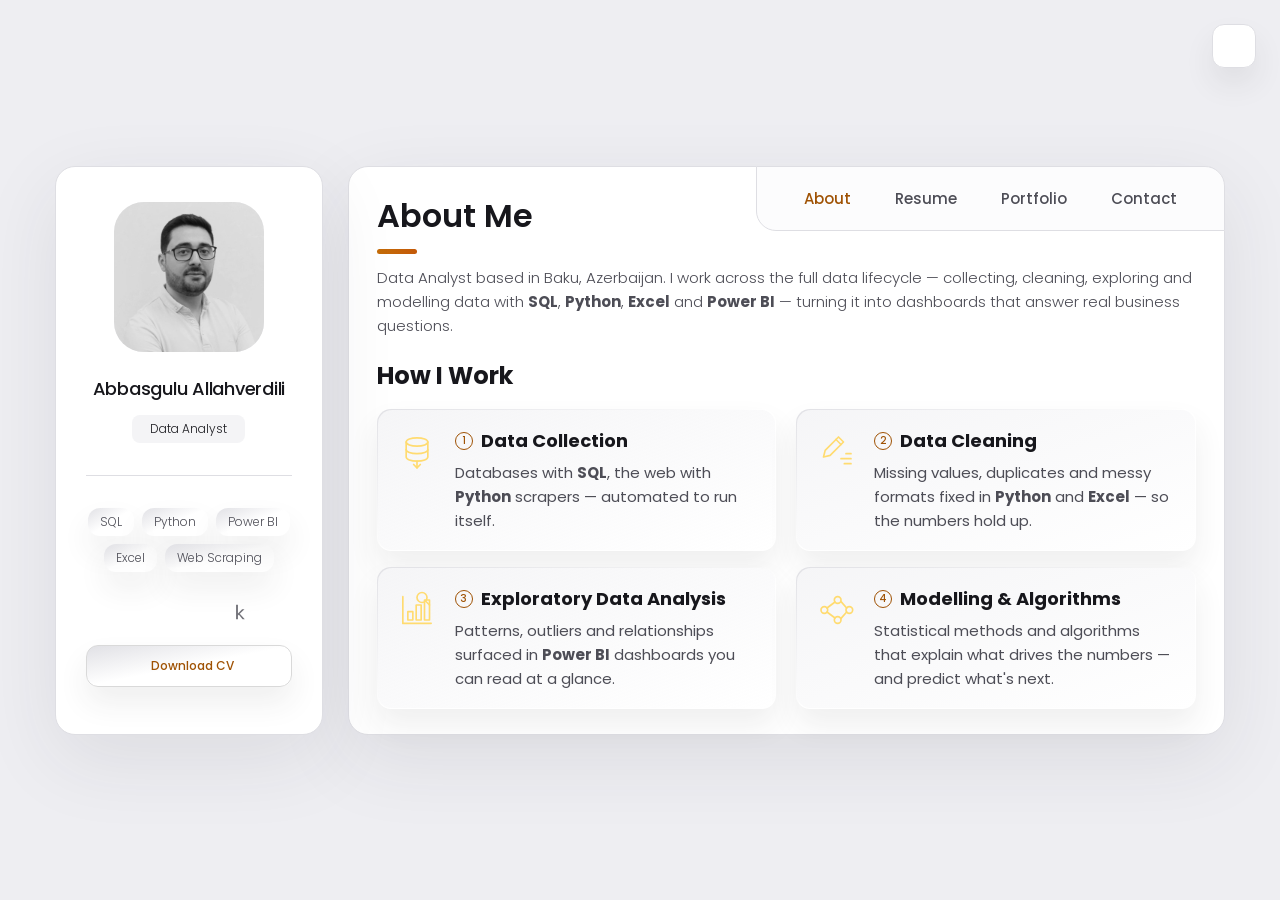
==== index.html @ de9ce17d "Credit Pre-Approval Engine project" ====
<!DOCTYPE html>
<html lang="en">

<head>
  <meta charset="UTF-8">
  <meta http-equiv="X-UA-Compatible" content="IE=edge">
  <meta name="viewport" content="width=device-width, initial-scale=1.0">
  <title>Abbasgulu Allahverdili — Data Analyst</title>

  <meta name="description" content="Abbasgulu Allahverdili — Data Analyst based in Baku, Azerbaijan. SQL, Python, Power BI. Building public datasets, scraping pipelines and dashboards.">
  <meta name="author" content="Abbasgulu Allahverdili">

  <meta property="og:type" content="website">
  <meta property="og:title" content="Abbasgulu Allahverdili — Data Analyst">
  <meta property="og:description" content="Data Analyst based in Baku. SQL, Python, Power BI. Public datasets, scraping pipelines and dashboards.">
  <meta property="og:url" content="https://abbasgulu.github.io/">
  <meta property="og:image" content="https://abbasgulu.github.io/assets/images/social-card.jpg">
  <meta property="og:image:width" content="1200">
  <meta property="og:image:height" content="630">
  <meta name="twitter:image" content="https://abbasgulu.github.io/assets/images/social-card.jpg">
  <meta name="twitter:card" content="summary_large_image">

  <link rel="canonical" href="https://abbasgulu.github.io/">

  <!--
    - favicon
  -->
  <link rel="shortcut icon" href="./assets/favicon_io/favicon.ico" type="image/x-icon">
  <link rel="apple-touch-icon" sizes="180x180" href="./assets/favicon_io/apple-touch-icon.png">
  <link rel="icon" type="image/png" sizes="32x32" href="./assets/favicon_io/favicon-32x32.png">
  <link rel="icon" type="image/png" sizes="16x16" href="./assets/favicon_io/favicon-16x16.png">

  <!--
    - custom css link
  -->
  <link rel="stylesheet" href="./assets/css/style.css">

  <!--
    - google font link
  -->
  <link rel="preconnect" href="https://fonts.googleapis.com">
  <link rel="preconnect" href="https://fonts.gstatic.com" crossorigin>
  <link href="https://fonts.googleapis.com/css2?family=Poppins:wght@300;400;500;600&display=swap" rel="stylesheet">

  <!--
    - theme init: runs before paint so there's no flash of the wrong theme.
    - saved choice wins; otherwise follow the OS setting.
  -->
  <script>
    (function () {
      try {
        var saved = localStorage.getItem('theme');
        var prefersLight = window.matchMedia('(prefers-color-scheme: light)').matches;
        var theme = saved || (prefersLight ? 'light' : 'dark');
        document.documentElement.setAttribute('data-theme', theme);
      } catch (e) {
        document.documentElement.setAttribute('data-theme', 'dark');
      }
    })();
  </script>
</head>

<body>

  <button class="theme-toggle" data-theme-toggle aria-label="Toggle light and dark theme" title="Toggle theme">
    <ion-icon name="sunny-outline" class="icon-sun"></ion-icon>
    <ion-icon name="moon-outline" class="icon-moon"></ion-icon>
  </button>

  <!--
    - #MAIN
  -->

  <main data-active-page="about">

    <!--
      - #SIDEBAR
    -->

    <aside class="sidebar" data-sidebar>

      <div class="sidebar-info">

        <figure class="avatar-box">
          <img src="./assets/images/my-avatar.jpg" alt="Abbasgulu Allahverdili" width="80">
        </figure>

        <div class="info-content">
          <h1 class="name" title="Abbasgulu Allahverdili">Abbasgulu Allahverdili</h1>

          <p class="title">Data Analyst</p>
        </div>

        <button class="info_more-btn" data-sidebar-btn>
          <span>Show Contacts</span>

          <ion-icon name="chevron-down"></ion-icon>
        </button>

      </div>

      <div class="sidebar-info_more">

        <div class="separator"></div>

        <ul class="sidebar-tags-list">

          <li><span class="sidebar-tag">SQL</span></li>
          <li><span class="sidebar-tag">Python</span></li>
          <li><span class="sidebar-tag">Power BI</span></li>
          <li><span class="sidebar-tag">Excel</span></li>
          <li><span class="sidebar-tag">Web Scraping</span></li>

        </ul>

        <div class="separator"></div>

        <ul class="social-list">

          <li class="social-item">
            <a href="https://www.linkedin.com/in/abbasallahverdili/" class="social-link" target="_blank" rel="noopener" title="LinkedIn">
              <ion-icon name="logo-linkedin"></ion-icon>
            </a>
          </li>

          <li class="social-item">
            <a href="https://github.com/abbasgulu" class="social-link" target="_blank" rel="noopener" title="GitHub">
              <ion-icon name="logo-github"></ion-icon>
            </a>
          </li>

          <li class="social-item">
            <a href="https://www.behance.net/abbasgulu" class="social-link" target="_blank" rel="noopener" title="Behance — graphic design">
              <ion-icon name="logo-behance"></ion-icon>
            </a>
          </li>

          <li class="social-item">
            <a href="https://www.kaggle.com/abbasgulu" class="social-link" target="_blank" rel="noopener" title="Kaggle">
              <svg class="social-svg" viewBox="0 0 32 32" xmlns="http://www.w3.org/2000/svg" aria-hidden="true" focusable="false">
                <path fill="currentColor" d="M20.93 28.5c-.06.13-.2.2-.42.2h-3.4c-.2 0-.37-.08-.5-.24l-6.1-7.77-1.7 1.63v6c0 .26-.13.38-.38.38H5.8c-.26 0-.38-.12-.38-.38V3.68c0-.25.12-.38.38-.38h2.62c.25 0 .38.13.38.38v14.9l6.98-7.06c.17-.17.35-.25.53-.25h3.5c.16 0 .27.07.32.22.05.15.03.27-.7.37l-7.4 7.16 8.2 9.14c.1.13.13.26.07.34z"/>
              </svg>
            </a>
          </li>

        </ul>

        <a href="./assets/doc/CV_Abbasgulu_Allahverdili_ENG.pdf" class="sidebar-cv-btn" download>
          <ion-icon name="download-outline"></ion-icon>
          <span>Download CV</span>
        </a>

      </div>

    </aside>


    <!--
      - #main-content
    -->

    <div class="main-content">

      <!--
        - #NAVBAR
      -->

      <nav class="navbar">

        <ul class="navbar-list">

          <li class="navbar-item">
            <button class="navbar-link  active" data-nav-link>About</button>
          </li>

          <li class="navbar-item">
            <button class="navbar-link" data-nav-link>Resume</button>
          </li>

          <li class="navbar-item">
            <button class="navbar-link" data-nav-link>Portfolio</button>
          </li>

          <li class="navbar-item">
            <button class="navbar-link" data-nav-link>Contact</button>
          </li>

        </ul>

      </nav>


      <!--
        - #ABOUT
      -->

      <article class="about  active" data-page="about">

        <header>
          <h2 class="h2 article-title">About me</h2>
        </header>

        <section class="about-text">
          <p>
            Data Analyst based in Baku, Azerbaijan. I work across the full data lifecycle — collecting, cleaning,
            exploring and modelling data with <strong>SQL</strong>, <strong>Python</strong>, <strong>Excel</strong> and
            <strong>Power BI</strong> — turning it into dashboards that answer real business questions.
          </p>
        </section>


        <!--
          - service
        -->

        <section class="service">

          <h3 class="h3 service-title">How I Work</h3>

          <ul class="service-list">

            <li class="service-item">

              <div class="service-icon-box">
                <img src="./assets/images/icon-collect.svg" alt="data collection icon" width="40">
              </div>

              <div class="service-content-box">
                <h4 class="h4 service-item-title"><span class="step-num">1</span>Data Collection</h4>

                <p class="service-item-text">
                  Databases with <strong>SQL</strong>, the web with <strong>Python</strong> scrapers — automated to run
                  itself.
                </p>
              </div>

            </li>

            <li class="service-item">

              <div class="service-icon-box">
                <img src="./assets/images/icon-clean.svg" alt="data cleaning icon" width="40">
              </div>

              <div class="service-content-box">
                <h4 class="h4 service-item-title"><span class="step-num">2</span>Data Cleaning</h4>

                <p class="service-item-text">
                  Missing values, duplicates and messy formats fixed in <strong>Python</strong> and
                  <strong>Excel</strong> — so the numbers hold up.
                </p>
              </div>

            </li>

            <li class="service-item">

              <div class="service-icon-box">
                <img src="./assets/images/icon-eda.svg" alt="exploratory analysis icon" width="40">
              </div>

              <div class="service-content-box">
                <h4 class="h4 service-item-title"><span class="step-num">3</span>Exploratory Data Analysis</h4>

                <p class="service-item-text">
                  Patterns, outliers and relationships surfaced in <strong>Power BI</strong> dashboards you can read at
                  a glance.
                </p>
              </div>

            </li>

            <li class="service-item">

              <div class="service-icon-box">
                <img src="./assets/images/icon-model.svg" alt="modelling icon" width="40">
              </div>

              <div class="service-content-box">
                <h4 class="h4 service-item-title"><span class="step-num">4</span>Modelling &amp; Algorithms</h4>

                <p class="service-item-text">
                  Statistical methods and algorithms that explain what drives the numbers — and predict what's next.
                </p>
              </div>

            </li>

          </ul>

        </section>

      </article>


      <!--
        - #RESUME
      -->

      <article class="resume" data-page="resume">

        <header>
          <h2 class="h2 article-title">Resume</h2>
        </header>

        <section class="timeline">

          <div class="title-wrapper">
            <div class="icon-box">
              <ion-icon name="book-outline"></ion-icon>
            </div>

            <h3 class="h3">Education</h3>
          </div>

          <ol class="timeline-list">

            <li class="timeline-item">

              <h4 class="h4 timeline-item-title">Yildiz Technical University</h4>

              <p class="timeline-org">BSc. Mathematical Engineering <span class="timeline-date">(2018 — 2022)</span></p>

              <p class="timeline-text">
                A degree built on statistics, linear algebra, numerical methods and programming. It's where I learned to
                turn a vague problem into a model, and a model into an answer someone can act on.
              </p>

            </li>

          </ol>

        </section>

        <section class="timeline">

          <div class="title-wrapper">
            <div class="icon-box">
              <ion-icon name="briefcase-outline"></ion-icon>
            </div>

            <h3 class="h3">Experience</h3>
          </div>

          <ol class="timeline-list">

            <li class="timeline-item">

              <h4 class="h4 timeline-item-title">Business Analyst (Intern)</h4>

              <p class="timeline-org">Bir Ecosystem — Baku, Azerbaijan <span class="timeline-date">(08/2026 — Present)</span></p>

              <p class="timeline-text">
                Collecting and analysing data to surface customer needs, business trends and KPIs, and supporting the
                reports and presentations that go to senior management. Also involved in requirements gathering, process
                mapping and workflow analysis for new projects.
              </p>

            </li>

            <li class="timeline-item">

              <h4 class="h4 timeline-item-title">Teaching Assistant (Intern)</h4>

              <p class="timeline-org">Israel Azerbaijan Training Center <span class="timeline-date">(02/2023 — 05/2023)</span></p>

              <p class="timeline-text">
                Supported the instructor on a data analytics course: walked students through Python, SQL and statistics
                in the lab, reviewed their analyses, and broke down the concepts they got stuck on.
              </p>

            </li>

            <li class="timeline-item">

              <h4 class="h4 timeline-item-title">Data Analyst (Intern)</h4>

              <p class="timeline-org">International Training &amp; Project Center <span class="timeline-date">(09/2021 — 03/2022)</span></p>

              <p class="timeline-text">
                Cleaned and analysed large datasets using statistical techniques, identified trends to generate
                actionable insights, and designed reports and visualisations for stakeholders.
              </p>

            </li>

          </ol>

        </section>

        <section class="timeline">

          <div class="title-wrapper">
            <div class="icon-box">
              <ion-icon name="ribbon-outline"></ion-icon>
            </div>

            <h3 class="h3">Certifications &amp; Awards</h3>
          </div>

          <ol class="timeline-list">

            <li class="timeline-item">

              <h4 class="h4 timeline-item-title">Data Analyst Professional Certificate</h4>

              <p class="timeline-org">IBM <span class="timeline-date">(07/2026)</span></p>

              <span><a href="./assets/doc/IBM-Data-Analyst-Professional-Certificate.jpg" target="_blank" rel="noopener" class="credential-link">Show credential</a></span>

            </li>

            <li class="timeline-item">

              <h4 class="h4 timeline-item-title">Data Analytics</h4>

              <p class="timeline-org">Handex <span class="timeline-date">(07/2026)</span></p>

              <span><a href="./assets/doc/Handex-Data-Analytics-Diploma.jpg" target="_blank" rel="noopener" class="credential-link">Show credential</a></span>

            </li>

            <li class="timeline-item">

              <h4 class="h4 timeline-item-title">Data Science with Python</h4>

              <p class="timeline-org">Data SoCool <span class="timeline-date">(05/2024)</span></p>

              <span><a href="./assets/doc/Data-Science-with-Python-DataSoCool.jpg" target="_blank" rel="noopener" class="credential-link">Show credential</a></span>

            </li>

            <li class="timeline-item">

              <h4 class="h4 timeline-item-title">Programming Essentials in Python (PCAP)</h4>

              <p class="timeline-org">Cisco Networking Academy · OpenEDG Python Institute <span class="timeline-date">(03/2023)</span></p>

              <span><a href="./assets/doc/PCAP-Programming-Essentials-in-Python.pdf" target="_blank" rel="noopener" class="credential-link">Show credential</a></span>

            </li>

            <li class="timeline-item">

              <h4 class="h4 timeline-item-title">
                Investigation of Brain Tumor Segmentation Using U-Net Architecture
              </h4>

              <p class="timeline-org">TÜBİTAK · 2209-A Research Projects Programme <span class="timeline-date">(11/2022 — 11/2024)</span></p>

              <span><a href="./assets/doc/TUBITAK-2209A-Brain-Tumor-Segmentation.png" target="_blank" rel="noopener" class="credential-link">Show credential</a></span>

            </li>

          </ol>

        </section>

        <section class="skill">

          <div class="skills-columns">

            <div class="skills-col">
              <h3 class="h3 skills-title">Skills</h3>
              <ul class="skills-detail-list">
                <li class="skills-detail-item">
                  <span class="skills-detail-name">Python</span>
                  <span class="skills-detail-note">pandas, requests, BeautifulSoup</span>
                </li>
                <li class="skills-detail-item">
                  <span class="skills-detail-name">SQL</span>
                  <span class="skills-detail-note">joins, aggregation, window functions</span>
                </li>
                <li class="skills-detail-item">
                  <span class="skills-detail-name">Power BI</span>
                  <span class="skills-detail-note">DAX, data modelling, dashboards</span>
                </li>
                <li class="skills-detail-item">
                  <span class="skills-detail-name">Excel</span>
                  <span class="skills-detail-note">pivot tables, lookups, reporting</span>
                </li>
                <li class="skills-detail-item">
                  <span class="skills-detail-name">Web Scraping</span>
                  <span class="skills-detail-note">automated collection pipelines</span>
                </li>
                <li class="skills-detail-item">
                  <span class="skills-detail-name">Git</span>
                  <span class="skills-detail-note">version control</span>
                </li>
              </ul>
            </div>

            <div class="skills-col">
              <h3 class="h3 skills-title">Languages</h3>
              <ul class="language-list">
                <li class="language-item">
                  <span class="language-name">Azerbaijani</span>
                  <span class="language-level">Native</span>
                </li>
                <li class="language-item">
                  <span class="language-name">Turkish</span>
                  <span class="language-level">C1</span>
                </li>
                <li class="language-item">
                  <span class="language-name">English</span>
                  <span class="language-level">B2</span>
                </li>
              </ul>

              <a href="./assets/doc/CV_Abbasgulu_Allahverdili_ENG.pdf" class="resume-cv-btn" download>
                <ion-icon name="download-outline"></ion-icon>
                <span>Download full CV (PDF)</span>
              </a>
            </div>

          </div>

        </section>

      </article>


      <!--
        - #PORTFOLIO
      -->

      <article class="portfolio" data-page="portfolio">

        <header>
          <h2 class="h2 article-title">Portfolio</h2>
        </header>

        <section class="about-text">
          <p>
            Projects I've built — data collection, analysis and dashboards.
          </p>
        </section>

        <ul class="case-list">

          <li class="case-item">

            <figure class="case-img" style="background: linear-gradient(#0e1420, #090d15);">
              <img src="./assets/images/projects/credit-preapproval.jpg" alt="Credit Pre-Approval Engine — Oracle SQL, LightGBM and Tableau" loading="lazy">
              <button class="case-img-zoom" type="button" data-lightbox="./assets/images/projects/full/credit-preapproval-full.jpg" data-lightbox-caption="Credit Pre-Approval Engine — all four Tableau dashboard pages">
                <ion-icon name="expand-outline"></ion-icon>
                <span>View full size</span>
              </button>
            </figure>

            <div class="case-body">

              <h3 class="h3 case-title">Credit Pre-Approval Engine</h3>
              <p class="case-subline">Oracle SQL, LightGBM &amp; Tableau — End to End</p>

              <ul class="case-tags">
                <li><span class="case-tag">Oracle SQL</span></li>
                <li><span class="case-tag">Python</span></li>
                <li><span class="case-tag">LightGBM</span></li>
                <li><span class="case-tag">SHAP</span></li>
                <li><span class="case-tag">Tableau</span></li>
              </ul>

              <p class="case-text">
                How a lender decides a loan application — yes or no, how much, and why — built end to end on public
                Home Credit data. <strong>58.5M raw rows</strong> are loaded into Oracle and summarised into an
                88-column feature table, a <strong>calibrated LightGBM</strong> model estimates the probability of
                default, and a decision engine approves with a limit or declines with reasons. Every rule lives in a
                table, not in code, and the whole pipeline runs with <strong>one command</strong>, checked by 36
                data-quality and 12 decision checks.
              </p>

              <p class="case-subtitle">What the analysis showed</p>

              <ul class="case-findings">
                <li>
                  Declining a third of applicants avoided <strong>61.8% of all repayment trouble</strong>: 4.7% of
                  approved clients had trouble, against 14.5% of declined ones.
                </li>
                <li>
                  LightGBM beat a classic scorecard on clients never used for any choice: <strong>Gini 0.572 vs
                  0.504</strong>, with the calibrated average PD within 0.1 pp of the actual default rate.
                </li>
                <li>
                  The debt rule (5 × income) protects affordability, not risk — clients it declines alone have about
                  the same trouble rate as approved ones (5.1% vs 4.7%).
                </li>
                <li>
                  Every risk decline names the <strong>three facts that raised the risk most</strong> (SHAP); the
                  external credit score is among them in 87% of cases.
                </li>
              </ul>

              <div class="case-links">
                <a href="https://github.com/abbasgulu/credit-preapproval-engine" target="_blank" rel="noopener" class="case-link">
                  <ion-icon name="logo-github"></ion-icon>
                  <span>GitHub repo</span>
                </a>
                <a href="https://public.tableau.com/app/profile/abbasgulu.allahverdili/viz/CreditPre-ApprovalEngine/1-Ataglance" target="_blank" rel="noopener" class="case-link">
                  <ion-icon name="bar-chart-outline"></ion-icon>
                  <span>Tableau dashboard</span>
                </a>
              </div>

            </div>

          </li>

          <li class="case-item">

            <figure class="case-img" style="background: #102238;">
              <img src="./assets/images/projects/hr-analytics.jpg" alt="HR Workforce Analytics — Oracle SQL and Python" loading="lazy">
              <button class="case-img-zoom" type="button" data-lightbox="./assets/images/projects/full/hr-analytics-full.jpg" data-lightbox-caption="HR Workforce Analytics — Oracle SQL & Python">
                <ion-icon name="expand-outline"></ion-icon>
                <span>View full size</span>
              </button>
            </figure>

            <div class="case-body">

              <h3 class="h3 case-title">HR Workforce Analytics</h3>
              <p class="case-subline">Oracle SQL &amp; Python — End to End</p>

              <ul class="case-tags">
                <li><span class="case-tag">Oracle 18c</span></li>
                <li><span class="case-tag">SQL</span></li>
                <li><span class="case-tag">Python</span></li>
                <li><span class="case-tag">Data Engineering</span></li>
              </ul>

              <p class="case-text">
                A synthetic <strong>10,000-employee organisation</strong> built in Oracle, then analysed end to end.
                The heavy computation — window functions, hierarchical <strong>CONNECT BY</strong> queries, percentiles —
                runs <strong>in the database</strong>; Python handles interpretation. Every query lives in <code>sql/</code>
                as a reviewable file, not a string in a notebook.
              </p>

              <p class="case-subtitle">What the analysis showed</p>

              <ul class="case-findings">
                <li>
                  Promotions are driven by <strong>opportunity, not just performance</strong> — one department promotes
                  14.5% of staff simply because it has 6.6 juniors per senior seat.
                </li>
                <li>
                  A fixed 24-month observation window flips which hiring cohorts look "under-promoted" — the framing
                  changes the finding.
                </li>
                <li>
                  Rewrote one hierarchy query from a correlated subquery to a pre-aggregated CTE:
                  <strong>85.6s → 0.06s, ~1,400× faster</strong>, same result.
                </li>
              </ul>

              <div class="case-links">
                <a href="https://github.com/abbasgulu/hr-workforce-analytics" target="_blank" rel="noopener" class="case-link">
                  <ion-icon name="logo-github"></ion-icon>
                  <span>GitHub repo</span>
                </a>
                <a href="https://github.com/abbasgulu/hr-workforce-analytics/blob/main/notebooks/01_analysis.ipynb" target="_blank" rel="noopener" class="case-link">
                  <ion-icon name="document-text-outline"></ion-icon>
                  <span>Analysis notebook</span>
                </a>
              </div>

            </div>

          </li>

          <li class="case-item">

            <figure class="case-img" style="background: #10141c;">
              <img src="./assets/images/projects/boston-crime.jpg" alt="Crimes in Boston — exploratory analysis and severity prediction" loading="lazy">
              <button class="case-img-zoom" type="button" data-lightbox="./assets/images/projects/full/boston-crime-full.jpg" data-lightbox-caption="Crimes in Boston — EDA & severity prediction">
                <ion-icon name="expand-outline"></ion-icon>
                <span>View full size</span>
              </button>
            </figure>

            <div class="case-body">

              <h3 class="h3 case-title">Crimes in Boston</h3>
              <p class="case-subline">EDA &amp; Severity Prediction</p>

              <ul class="case-tags">
                <li><span class="case-tag">Python</span></li>
                <li><span class="case-tag">pandas</span></li>
                <li><span class="case-tag">scikit-learn</span></li>
                <li><span class="case-tag">Folium</span></li>
              </ul>

              <p class="case-text">
                An end-to-end look at <strong>~319,000 Boston crime records</strong> (2015–2018): what happens, when, and
                where — then a <strong>Random Forest</strong> testing whether time and place alone can predict how serious
                an incident is. The hard part wasn't the model; it was Latin-1 encoding, partial years and invalid
                coordinates.
              </p>

              <p class="case-subtitle">What the data showed</p>

              <ul class="case-findings">
                <li>
                  Most "crime" isn't violent — top calls are vehicle response, medical aid and investigations.
                  Serious offenses are only <strong>~19%</strong> of the data.
                </li>
                <li>
                  Crime has a rhythm: it peaks on <strong>summer evenings (4–6pm)</strong> and stays active through
                  weekend nights.
                </li>
                <li>
                  Violence concentrates — shootings are 0.32% of incidents, but <strong>74% hit just 3 districts</strong>,
                  overwhelmingly late at night.
                </li>
                <li>
                  Using only time and place (no offense type, to avoid leakage), the model reached
                  <strong>ROC-AUC 0.60</strong> — a modest but real signal.
                </li>
              </ul>

              <div class="case-links">
                <a href="https://www.kaggle.com/datasets/AnalyzeBoston/crimes-in-boston" target="_blank" rel="noopener" class="case-link">
                  <ion-icon name="server-outline"></ion-icon>
                  <span>Dataset</span>
                </a>
                <a href="https://www.kaggle.com/code/abbasgulu/boston-crime-eda-severity-prediction" target="_blank" rel="noopener" class="case-link">
                  <ion-icon name="document-text-outline"></ion-icon>
                  <span>Kaggle notebook</span>
                </a>
              </div>

            </div>

          </li>

          <li class="case-item">

            <figure class="case-img" style="background: #274f3a;">
              <img src="./assets/images/projects/churn-dashboard.jpg" alt="Credit Card Churn Analysis — Power BI dashboard" loading="lazy">
              <button class="case-img-zoom" type="button" data-lightbox="./assets/images/projects/full/churn-dashboard-full.jpg" data-lightbox-caption="Credit Card Churn Analysis — Power BI dashboard">
                <ion-icon name="expand-outline"></ion-icon>
                <span>View full size</span>
              </button>
            </figure>

            <div class="case-body">

              <h3 class="h3 case-title">Credit Card Churn</h3>
              <p class="case-subline">Interactive Power BI Dashboard</p>

              <ul class="case-tags">
                <li><span class="case-tag">Power BI</span></li>
                <li><span class="case-tag">Power Query</span></li>
                <li><span class="case-tag">DAX</span></li>
                <li><span class="case-tag">Slicers</span></li>
              </ul>

              <p class="case-text">
                A dashboard exploring why credit card customers leave — and where retention effort pays off.
                <strong>Power Query</strong> for cleaning, <strong>DAX</strong> for the measures, and slicers that filter
                the whole report by gender, card, and income. <strong>10,127 customers</strong> analysed.
              </p>

              <p class="case-subtitle">What the data showed</p>

              <ul class="case-findings">
                <li>
                  Overall churn is <strong>16.07%</strong> — but customers <strong>inactive for 3 months</strong> churn
                  the most, an early-warning signal worth acting on.
                </li>
                <li>
                  <strong>Low-income</strong> customers (under $40K) churn hardest, and churn drops sharply as people
                  hold more products — cross-selling is a retention lever.
                </li>
                <li>The <strong>46–55</strong> age group carries the highest churn count.</li>
              </ul>

              <div class="case-links">
                <a href="https://www.kaggle.com/datasets/sakshigoyal7/credit-card-customers" target="_blank" rel="noopener" class="case-link">
                  <ion-icon name="server-outline"></ion-icon>
                  <span>Dataset</span>
                </a>
                <a href="https://drive.google.com/file/d/16fnfcs-xMDs2xJmWliApIJk1eDy3ct5c/view" target="_blank" rel="noopener" class="case-link">
                  <ion-icon name="folder-open-outline"></ion-icon>
                  <span>Project file</span>
                </a>
              </div>

            </div>

          </li>

          <li class="case-item">

            <figure class="case-img" style="background: #0d2233;">
              <img src="./assets/images/projects/oxu-dataset.jpg" alt="Oxu.az News Dataset — 52,946 Azerbaijani news articles" loading="lazy">
              <button class="case-img-zoom" type="button" data-lightbox="./assets/images/projects/full/oxu-dataset-full.jpg" data-lightbox-caption="Oxu.az News Dataset — 52,946 Azerbaijani news articles">
                <ion-icon name="expand-outline"></ion-icon>
                <span>View full size</span>
              </button>
            </figure>

            <div class="case-body">

              <h3 class="h3 case-title">Oxu.az</h3>
              <p class="case-subline">News Dataset — 52,946 articles</p>

              <ul class="case-tags">
                <li><span class="case-tag">Python</span></li>
                <li><span class="case-tag">Web scraping</span></li>
                <li><span class="case-tag">EDA</span></li>
                <li><span class="case-tag">Kaggle</span></li>
              </ul>

              <p class="case-text">
                Local-language datasets are scarce, so I built one. A Python pipeline walks the archives of 13
                categories and collects the title, date, author and reader reactions for every article published since
                2013 — <strong>52,946 articles</strong> in total.
              </p>

              <p class="case-subtitle">What the analysis showed</p>

              <ul class="case-findings">
                <li>
                  <strong>Sports</strong> is the most written-about category (5,812 articles), but
                  <strong>Society</strong> is the most read — editorial focus and audience interest don't line up.
                </li>
                <li>
                  In culture, tourism, ICT and show business the <strong>median article gets zero likes</strong>. Sports
                  and politics run about three likes per dislike. People read the quiet categories; they just don't
                  press the button.
                </li>
                <li>
                  Short titles (1–4 words) hold a slight engagement edge — smaller than the folklore suggests.
                </li>
              </ul>

              <div class="case-links">
                <a href="https://www.kaggle.com/datasets/abbasgulu/oxu-az-news-dataset-52k-azerbaijani-articles" target="_blank" rel="noopener" class="case-link">
                  <ion-icon name="server-outline"></ion-icon>
                  <span>Dataset on Kaggle</span>
                </a>
                <a href="https://www.kaggle.com/code/abbasgulu/oxu-az-news-dataset-comprehensive-eda-insights" target="_blank" rel="noopener" class="case-link">
                  <ion-icon name="document-text-outline"></ion-icon>
                  <span>EDA notebook</span>
                </a>
              </div>

            </div>

          </li>

          <li class="case-item">

            <figure class="case-img" style="background: #f4f8f1;">
              <img src="./assets/images/projects/superstore-dashboard.jpg" alt="Global Superstore interactive Excel dashboard" loading="lazy">
              <button class="case-img-zoom" type="button" data-lightbox="./assets/images/projects/full/superstore-dashboard-full.jpg" data-lightbox-caption="Global Superstore — interactive Excel dashboard">
                <ion-icon name="expand-outline"></ion-icon>
                <span>View full size</span>
              </button>
            </figure>

            <div class="case-body">

              <h3 class="h3 case-title">Global Superstore</h3>
              <p class="case-subline">Interactive Excel Dashboard</p>

              <ul class="case-tags">
                <li><span class="case-tag">Excel</span></li>
                <li><span class="case-tag">Power Query</span></li>
                <li><span class="case-tag">Power Pivot</span></li>
                <li><span class="case-tag">DAX</span></li>
              </ul>

              <p class="case-text">
                A fully interactive dashboard on the Global Superstore dataset: <strong>Power Query</strong> for
                cleaning and transformation, <strong>Power Pivot and DAX</strong> for the model and measures,
                PivotCharts and slicers for the front end.
              </p>

              <p class="case-subtitle">What the data showed</p>

              <ul class="case-findings">
                <li><strong>Central</strong> leads on sales at $2.8M; <strong>North Asia</strong> has the best margin at 20%.</li>
                <li>
                  <strong>Technology</strong> drives profit even though Office Supplies moves more units — volume and
                  profit are not the same story.
                </li>
                <li><strong>Southeast Asia</strong> sits at a 2% margin. That's the number worth a meeting.</li>
              </ul>

              <div class="case-links">
                <a href="https://drive.google.com/drive/folders/1mOYiG1x8KqvLzyzbpG8NuErweJaxynJV" target="_blank" rel="noopener" class="case-link">
                  <ion-icon name="folder-open-outline"></ion-icon>
                  <span>Project file</span>
                </a>
                <a href="https://www.kaggle.com/datasets/apoorvaappz/global-super-store-dataset" target="_blank" rel="noopener" class="case-link">
                  <ion-icon name="server-outline"></ion-icon>
                  <span>Dataset</span>
                </a>
              </div>

            </div>

          </li>

        </ul>

      </article>


      <!--
        - #CONTACT
      -->

      <article class="contact" data-page="contact">

        <header>
          <h2 class="h2 article-title">Contact</h2>
        </header>

        <section class="about-text">
          <p class="contact-lead">Every dataset has a story. Tell me yours.</p>
        </section>

        <ul class="contact-icons">

          <li>
            <a href="mailto:abbasqulu.allahverdili@gmail.com" class="contact-icon" title="abbasqulu.allahverdili@gmail.com" aria-label="Email me">
              <ion-icon name="mail-outline"></ion-icon>
            </a>
          </li>

          <li>
            <a href="https://www.linkedin.com/in/abbasallahverdili/" target="_blank" rel="noopener" class="contact-icon" title="LinkedIn" aria-label="LinkedIn profile">
              <ion-icon name="logo-linkedin"></ion-icon>
            </a>
          </li>

        </ul>

        <section class="contact-form">

          <h3 class="h3 form-title">Contact Form</h3>

          <form action="https://formspree.io/f/mjgnyodk" method="POST" class="form" data-form>

            <!-- Formspree: label the email and stop bots -->
            <input type="hidden" name="_subject" value="New message from abbasgulu.github.io">
            <input type="text" name="_gotcha" style="display:none" tabindex="-1" autocomplete="off">

            <div class="input-wrapper">
              <input type="text" name="name" class="form-input" placeholder="Full name" required data-form-input>

              <input type="email" name="email" class="form-input" placeholder="Email address" required data-form-input>
            </div>

            <textarea name="message" class="form-input" placeholder="Your Message" required data-form-input></textarea>

            <button class="form-btn" type="submit" disabled data-form-btn>
              <ion-icon name="paper-plane"></ion-icon>
              <span>Send Message</span>
            </button>

          </form>

        </section>

      </article>

    </div>

  </main>

  <!--
    - #LIGHTBOX
  -->
  <div class="lightbox" data-lightbox-modal hidden>
    <button class="lightbox-close" type="button" data-lightbox-close aria-label="Close">
      <ion-icon name="close-outline"></ion-icon>
    </button>
    <figure class="lightbox-figure">
      <img src="" alt="" data-lightbox-img>
      <figcaption data-lightbox-cap></figcaption>
    </figure>
  </div>


  <!--
    - custom js link
  -->
  <script src="./assets/js/script.js"></script>

  <!--
    - ionicon link
  -->
  <script type="module" src="https://unpkg.com/ionicons@5.5.2/dist/ionicons/ionicons.esm.js"></script>
  <script nomodule src="https://unpkg.com/ionicons@5.5.2/dist/ionicons/ionicons.js"></script>

</body>

</html>
---- assets/css/style.css ----
/*-----------------------------------*\
  #style.css
\*-----------------------------------*/


/**
 * copyright 2022 @codewithsadee
 */





/*-----------------------------------*\
  #CUSTOM PROPERTY
\*-----------------------------------*/

:root {

  /**
   * colors
   */

  /* gradient */

  --bg-gradient-onyx: linear-gradient(
    to bottom right,
    hsl(240, 3%, 22%) 3%,
    hsl(240, 3%, 16%) 97%
  );
  --bg-gradient-jet: linear-gradient(
    to bottom right,
    hsla(240, 3%, 18%, 0.251) 0%,
    hsla(240, 3%, 11%, 0) 100%
  ), hsl(240, 3%, 13%);
  --bg-gradient-yellow-1: linear-gradient(
    to bottom right,
    hsl(38, 95%, 62%) 0%,
    hsla(32, 95%, 58%, 0) 50%
  );
  --bg-gradient-yellow-2: linear-gradient(
    135deg,
    hsla(38, 95%, 62%, 0.251) 0%,
    hsla(32, 95%, 58%, 0) 59.86%
  ), hsl(240, 3%, 13%);
  --border-gradient-onyx: linear-gradient(
    to bottom right,
    hsl(240, 3%, 25%) 0%,
    hsla(240, 3%, 25%, 0) 50%
  );
  --text-gradient-yellow: linear-gradient(
    to right,
    hsl(38, 95%, 64%),
    hsl(30, 95%, 60%)
  );

  /* solid */

  --jet: hsl(240, 3%, 22%);
  --onyx: hsl(240, 3%, 16%);
  --eerie-black-1: hsl(240, 3%, 13%);
  --eerie-black-2: hsl(240, 3%, 12%);
  --smoky-black: hsl(240, 4%, 7%);
  --white-1: hsl(0, 0%, 100%);
  --white-2: hsl(0, 0%, 97%);
  --orange-yellow-crayola: hsl(38, 95%, 64%);
  --vegas-gold: hsl(38, 55%, 55%);
  --light-gray: hsl(240, 5%, 83%);
  --light-gray-70: hsla(240, 5%, 83%, 0.7);
  --bittersweet-shimmer: hsl(0, 43%, 51%);
  --navbar-bg: hsla(240, 3%, 17%, 0.75);
  --scrollbar-thumb: hsla(0, 0%, 100%, 0.1);
  --scrollbar-thumb-hover: hsla(0, 0%, 100%, 0.15);

  /**
   * typography
   */

  /* font-family */
  --ff-poppins: 'Poppins', sans-serif;

  /* font-size */
  --fs-1: 24px;
  --fs-2: 18px;
  --fs-3: 17px;
  --fs-4: 16px;
  --fs-5: 15px;
  --fs-6: 14px;
  --fs-7: 13px;
  --fs-8: 11px;

  /* font-weight */
  --fw-300: 300;
  --fw-400: 400;
  --fw-500: 500;
  --fw-600: 600;

  /**
   * shadow
   */
  
  --shadow-1: -4px 8px 24px hsla(0, 0%, 0%, 0.25);
  --shadow-2: 0 16px 30px hsla(0, 0%, 0%, 0.25);
  --shadow-3: 0 16px 40px hsla(0, 0%, 0%, 0.25);
  --shadow-4: 0 25px 50px hsla(0, 0%, 0%, 0.15);
  --shadow-5: 0 24px 80px hsla(0, 0%, 0%, 0.25);

  /**
   * transition
   */

  --transition-1: 0.25s ease;
  --transition-2: 0.5s ease-in-out;

}





/*-----------------------------------*\
  #RESET
\*-----------------------------------*/

*, *::before, *::after {
  margin: 0;
  padding: 0;
  box-sizing: border-box;
}

a { text-decoration: none; }

li { list-style: none; }

img, ion-icon, a, button, time, span { display: block; }

button {
  font: inherit;
  background: none;
  border: none;
  text-align: left;
  cursor: pointer;
}

input, textarea {
  display: block;
  width: 100%;
  background: none;
  font: inherit;
}

::selection {
  background: var(--orange-yellow-crayola);
  color: var(--smoky-black);
}

:focus { outline-color: var(--orange-yellow-crayola); }

html { font-family: var(--ff-poppins); }

body { background: var(--smoky-black); }





/*-----------------------------------*\
  #REUSED STYLE
\*-----------------------------------*/

.sidebar,
article {
  background: var(--eerie-black-2);
  border: 1px solid var(--jet);
  border-radius: 20px;
  padding: 15px;
  box-shadow: var(--shadow-1);
  z-index: 1;
}

.separator {
  width: 100%;
  height: 1px;
  background: var(--jet);
  margin: 16px 0;
}

.icon-box {
  position: relative;
  background: var(--border-gradient-onyx);
  width: 30px;
  height: 30px;
  border-radius: 8px;
  display: flex;
  justify-content: center;
  align-items: center;
  font-size: 16px;
  color: var(--orange-yellow-crayola);
  box-shadow: var(--shadow-1);
  z-index: 1;
}

.icon-box::before {
  content: "";
  position: absolute;
  inset: 1px;
  background: var(--eerie-black-1);
  border-radius: inherit;
  z-index: -1;
}

.icon-box ion-icon { --ionicon-stroke-width: 35px; }

article { display: none; }

article.active {
  display: block;
  animation: fade 0.5s ease backwards;
}

@keyframes fade {
  0% { opacity: 0; }
  100% { opacity: 1; }
}

.h2,
.h3,
.h4,
.h5 {
  color: var(--white-2);
  text-transform: capitalize;
}

.h2 { font-size: var(--fs-1); }

.h3 { font-size: var(--fs-2); }

.h4 { font-size: var(--fs-4); }

.h5 {
  font-size: var(--fs-7);
  font-weight: var(--fw-500);
}

.article-title {
  position: relative;
  padding-bottom: 7px;
}

.article-title::after {
  content: "";
  position: absolute;
  bottom: 0;
  left: 0;
  width: 30px;
  height: 3px;
  background: var(--text-gradient-yellow);
  border-radius: 3px;
}

.has-scrollbar::-webkit-scrollbar {
  width: 5px; /* for vertical scrollbar */
  height: 5px; /* for horizontal scrollbar */
}

.has-scrollbar::-webkit-scrollbar-track {
  background: var(--onyx);
  border-radius: 5px;
}

.has-scrollbar::-webkit-scrollbar-thumb {
  background: var(--orange-yellow-crayola);
  border-radius: 5px;
}

.has-scrollbar::-webkit-scrollbar-button { width: 20px; }

.content-card {
  position: relative;
  background: var(--border-gradient-onyx);
  padding: 15px;
  padding-top: 45px;
  border-radius: 14px;
  box-shadow: var(--shadow-2);
  cursor: pointer;
  z-index: 1;
}

.content-card::before {
  content: "";
  position: absolute;
  inset: 1px;
  background: var(--bg-gradient-jet);
  border-radius: inherit;
  z-index: -1;
}





/*-----------------------------------*\
  #MAIN
\*-----------------------------------*/

main {
  margin: 15px 12px;
  margin-bottom: 75px;
  min-width: 259px;
}





/*-----------------------------------*\
  #SIDEBAR
\*-----------------------------------*/

.sidebar {
  margin-bottom: 15px;
  max-height: 112px;
  overflow: hidden;
  transition: var(--transition-2);
}

.sidebar.active { max-height: 405px; }

.sidebar-info {
  position: relative;
  display: flex;
  justify-content: flex-start;
  align-items: center;
  gap: 15px;
  min-width: 0;
}

.info-content {
  min-width: 0;
  flex: 1;
}

.avatar-box {
  background: var(--bg-gradient-onyx);
  border-radius: 20px;
  overflow: hidden;
}

.avatar-box img {
  border-radius: 20px;
  object-fit: cover;
  aspect-ratio: 1 / 1;
  display: block;
}

.info-content .name {
  color: var(--white-2);
  font-size: var(--fs-4);
  font-weight: var(--fw-500);
  letter-spacing: -0.25px;
  margin-bottom: 10px;
  max-width: 100%;
  white-space: normal;
  overflow-wrap: break-word;
  word-break: break-word;
  hyphens: auto;
  line-height: 1.3;
}

.info-content .title {
  color: var(--white-1);
  background: var(--onyx);
  font-size: var(--fs-8);
  font-weight: var(--fw-300);
  width: max-content;
  padding: 3px 12px;
  border-radius: 8px;
}

.info_more-btn {
  position: absolute;
  top: -15px;
  right: -15px;
  border-radius: 0 15px;
  font-size: 13px;
  color: var(--orange-yellow-crayola);
  background: var(--border-gradient-onyx);
  padding: 10px;
  box-shadow: var(--shadow-2);
  transition: var(--transition-1);
  z-index: 1;
}

.info_more-btn::before {
  content: "";
  position: absolute;
  inset: 1px;
  border-radius: inherit;
  background: var(--bg-gradient-jet);
  transition: var(--transition-1);
  z-index: -1;
}

.info_more-btn:hover,
.info_more-btn:focus { background: var(--bg-gradient-yellow-1); }

.info_more-btn:hover::before,
.info_more-btn:focus::before { background: var(--bg-gradient-yellow-2); }

.info_more-btn span { display: none; }

.sidebar-info_more {
  opacity: 0;
  visibility: hidden;
  transition: var(--transition-2);
}

.sidebar.active .sidebar-info_more {
  opacity: 1;
  visibility: visible;
}

.contacts-list {
  display: grid;
  grid-template-columns: 1fr;
  gap: 16px;
}

.contact-item {
  min-width: 100%;
  display: flex;
  align-items: center;
  gap: 16px;
}

.contact-info {
  max-width: calc(100% - 46px);
  width: calc(100% - 46px);
}

.contact-title {
  color: var(--light-gray-70);
  font-size: var(--fs-8);
  text-transform: uppercase;
  margin-bottom: 2px;
}

.contact-info :is(.contact-link, time, address) {
  color: var(--white-2);
  font-size: var(--fs-7);
}

.contact-info address { font-style: normal; }

.sidebar-tags-list {
  display: flex;
  flex-wrap: wrap;
  gap: 8px;
  padding-left: 7px;
}

.sidebar-tag {
  display: inline-block;
  background: var(--border-gradient-onyx);
  color: var(--light-gray);
  font-size: var(--fs-8);
  font-weight: var(--fw-300);
  padding: 5px 12px;
  border-radius: 12px;
  box-shadow: var(--shadow-2);
  white-space: nowrap;
}

.social-list {
  display: flex;
  justify-content: flex-start;
  align-items: center;
  gap: 15px;
  padding-bottom: 4px;
  padding-left: 7px;
}

.social-item .social-link {
  display: flex;
  align-items: center;
  justify-content: center;
  color: var(--light-gray-70);
  font-size: 18px;
  width: 18px;
  height: 18px;
}


.social-item .social-link:hover { color: var(--light-gray); }





/*-----------------------------------*\
  #NAVBAR
\*-----------------------------------*/

.navbar {
  position: fixed;
  bottom: 0;
  left: 0;
  width: 100%;
  background: var(--navbar-bg);
  backdrop-filter: blur(10px);
  border: 1px solid var(--jet);
  border-radius: 12px 12px 0 0;
  box-shadow: var(--shadow-2);
  z-index: 5;
}

.navbar-list {
  display: flex;
  flex-wrap: wrap;
  justify-content: center;
  align-items: center;
  padding: 0 10px;
}

.navbar-link {
  color: var(--light-gray);
  font-size: var(--fs-8);
  padding: 20px 7px;
  transition: color var(--transition-1);
}

.navbar-link:hover,
.navbar-link:focus { color: var(--light-gray-70); }

.navbar-link.active { color: var(--orange-yellow-crayola); }





/*-----------------------------------*\
  #ABOUT
\*-----------------------------------*/

.about .article-title { margin-bottom: 15px; }

.about-text {
  color: var(--light-gray);
  font-size: var(--fs-6);
  font-weight: var(--fw-300);
  line-height: 1.6;
}

.about-text p { margin-bottom: 15px; }



/**
 * #service 
 */

.service { margin-bottom: 35px; }

.service-title { margin-bottom: 20px; }

.service-list {
  display: grid;
  grid-template-columns: 1fr;
  gap: 20px;
}

.service-item {
  position: relative;
  background: var(--border-gradient-onyx);
  padding: 20px;
  border-radius: 14px;
  box-shadow: var(--shadow-2);
  z-index: 1;
}

.service-item::before {
  content: "";
  position: absolute;
  inset: 1px;
  background: var(--bg-gradient-jet);
  border-radius: inherit;
  z-index: -1;
}

.service-icon-box { margin-bottom: 10px; }

.service-icon-box img { margin: auto; }

.service-content-box { text-align: center; }

.service-item-title { margin-bottom: 7px; }

.service-item-text {
  color: var(--light-gray);
  font-size: var(--fs-6);
  font-weight: var(--fw-3);
  line-height: 1.6;
}


/**
 * #testimonials 
 */

.testimonials { margin-bottom: 30px; }

.testimonials-title { margin-bottom: 20px; }

.testimonials-list {
  display: flex;
  justify-content: flex-start;
  align-items: flex-start;
  gap: 15px;
  margin: 0 -15px;
  padding: 25px 15px;
  padding-bottom: 35px;
  overflow-x: auto;
  scroll-behavior: smooth;
  overscroll-behavior-inline: contain;
  scroll-snap-type: inline mandatory;
}

.testimonials-item {
  min-width: 100%;
  scroll-snap-align: center;
}

.testimonials-avatar-box {
  position: absolute;
  top: 0;
  left: 0;
  transform: translate(15px, -25px);
  background: var(--bg-gradient-onyx);
  border-radius: 14px;
  box-shadow: var(--shadow-1);
}

.testimonials-item-title { margin-bottom: 7px; }

.testimonials-text {
  color: var(--light-gray);
  font-size: var(--fs-6);
  font-weight: var(--fw-300);
  line-height: 1.6;
  display: -webkit-box;
  line-clamp: 4;
  -webkit-line-clamp: 4;
  -webkit-box-orient: vertical;
  overflow: hidden;
}


/**
 * #testimonials-modal
 */

.modal-container {
  position: fixed;
  top: 0;
  left: 0;
  width: 100%;
  height: 100%;
  display: flex;
  justify-content: center;
  align-items: center;
  overflow-y: auto;
  overscroll-behavior: contain;
  z-index: 20;
  pointer-events: none;
  visibility: hidden;
}

.modal-container::-webkit-scrollbar { display: none; }

.modal-container.active {
  pointer-events: all;
  visibility: visible;
}

.overlay {
  position: fixed;
  top: 0;
  left: 0;
  width: 100%;
  height: 100vh;
  background: hsl(0, 0%, 5%);
  opacity: 0;
  visibility: hidden;
  pointer-events: none;
  z-index: 1;
  transition: var(--transition-1);
}

.overlay.active {
  opacity: 0.8;
  visibility: visible;
  pointer-events: all;
}

.testimonials-modal {
  background: var(--eerie-black-2);
  position: relative;
  padding: 15px;
  margin: 15px 12px;
  border: 1px solid var(--jet);
  border-radius: 14px;
  box-shadow: var(--shadow-5);
  transform: scale(1.2);
  opacity: 0;
  transition: var(--transition-1);
  z-index: 2;
}

.modal-container.active .testimonials-modal {
  transform: scale(1);
  opacity: 1;
}

.modal-close-btn {
  position: absolute;
  top: 15px;
  right: 15px;
  background: var(--onyx);
  border-radius: 8px;
  width: 32px;
  height: 32px;
  display: flex;
  justify-content: center;
  align-items: center;
  color: var(--white-2);
  font-size: 18px;
  opacity: 0.7;
}

.modal-close-btn:hover,
.modal-close-btn:focus { opacity: 1; }

.modal-close-btn ion-icon { --ionicon-stroke-width: 50px; }

.modal-avatar-box {
  background: var(--bg-gradient-onyx);
  width: max-content;
  border-radius: 14px;
  margin-bottom: 15px;
  box-shadow: var(--shadow-2);
}

.modal-img-wrapper > img { display: none; }

.modal-title { margin-bottom: 4px; }

.modal-content time {
  font-size: var(--fs-6);
  color: var(--light-gray-70);
  font-weight: var(--fw-300);
  margin-bottom: 10px;
}

.modal-content p {
  color: var(--light-gray);
  font-size: var(--fs-6);
  font-weight: var(--fw-300);
  line-height: 1.6;
}


/**
 * #clients 
 */

.clients { margin-bottom: 15px; }

.clients-list {
  display: flex;
  justify-content: flex-start;
  align-items: flex-start;
  gap: 15px;
  margin: 0 -15px;
  padding: 25px;
  padding-bottom: 25px;
  overflow-x: auto;
  scroll-behavior: smooth;
  overscroll-behavior-inline: contain;
  scroll-snap-type: inline mandatory;
  scroll-padding-inline: 25px;
}

.clients-item {
  min-width: 50%;
  scroll-snap-align: start;
}

.clients-item img {
  width: 100%;
  filter: grayscale(1);
  transition: var(--transition-1);
}

.clients-item img:hover { filter: grayscale(0); }





/*-----------------------------------*\
  #RESUME
\*-----------------------------------*/

.article-title { margin-bottom: 30px; }


/**
 * education and experience 
 */

.timeline { margin-bottom: 30px; }

.timeline .title-wrapper {
  display: flex;
  align-items: center;
  gap: 15px;
  margin-bottom: 25px;
}

.timeline-list {
  font-size: var(--fs-6);
  margin-left: 45px;
}

.timeline-item { position: relative; }

.timeline-item:not(:last-child) { margin-bottom: 20px; }

.timeline-item-title {
  font-size: var(--fs-6);
  line-height: 1.3;
  margin-bottom: 7px;
}

.timeline-list span {
  color: var(--vegas-gold);
  font-weight: var(--fw-400);
  line-height: 1.6;
}

.timeline-item:not(:last-child)::before {
  content: "";
  position: absolute;
  top: -25px;
  left: -30px;
  width: 1px;
  height: calc(100% + 50px);
  background: var(--jet);
}

.timeline-item::after {
  content: "";
  position: absolute;
  top: 5px;
  left: -33px;
  height: 6px;
  width: 6px;
  background: var(--text-gradient-yellow);
  border-radius: 50%;
  box-shadow: 0 0 0 4px var(--jet);
}

.timeline-text {
  color: var(--light-gray);
  font-weight: var(--fw-300);
  line-height: 1.6;
}


/**
 * skills 
 */

.skills-title { margin-bottom: 20px; }

.skills-list { padding: 20px; }


.skills-item:not(:last-child) { margin-bottom: 15px; }

.skill .title-wrapper {
  display: flex;
  align-items: center;
  gap: 5px;
  margin-bottom: 8px;
}

.skill .title-wrapper data {
  color: var(--light-gray);
  font-size: var(--fs-7);
  font-weight: var(--fw-300);
}

.skill-progress-bg {
  background: var(--jet);
  width: 100%;
  height: 8px;
  border-radius: 10px;
}

.skill-progress-fill {
  background: var(--text-gradient-yellow);
  height: 100%;
  border-radius: inherit;
}





/*-----------------------------------*\
  #PORTFOLIO
\*-----------------------------------*/

.filter-list { display: none; }

.filter-select-box {
  position: relative;
  margin-bottom: 25px;
}

.filter-select {
  background: var(--eerie-black-2);
  color: var(--light-gray);
  display: flex;
  justify-content: space-between;
  align-items: center;
  width: 100%;
  padding: 12px 16px;
  border: 1px solid var(--jet);
  border-radius: 14px;
  font-size: var(--fs-6);
  font-weight: var(--fw-300);
}

.filter-select.active .select-icon { transform: rotate(0.5turn); }

.select-list {
  background: var(--eerie-black-2);
  position: absolute;
  top: calc(100% + 6px);
  width: 100%;
  padding: 6px;
  border: 1px solid var(--jet);
  border-radius: 14px;
  z-index: 2;
  opacity: 0;
  visibility: hidden;
  pointer-events: none;
  transition: 0.15s ease-in-out;
}

.filter-select.active + .select-list {
  opacity: 1;
  visibility: visible;
  pointer-events: all;
}

.select-item button {
  background: var(--eerie-black-2);
  color: var(--light-gray);
  font-size: var(--fs-6);
  font-weight: var(--fw-300);
  text-transform: capitalize;
  width: 100%;
  padding: 8px 10px;
  border-radius: 8px;
}

.select-item button:hover { --eerie-black-2: hsl(240, 2%, 20%); }

.project-list {
  display: grid;
  grid-template-columns: 1fr;
  gap: 30px;
  margin-bottom: 10px;
}

.project-item { display: none; }

.project-item.active {
  display: block;
  animation: scaleUp 0.25s ease forwards;
}

@keyframes scaleUp {
  0% { transform: scale(0.5); }
  100% { transform: scale(1); }
}

.project-item > a { width: 100%; }

.project-img {
  position: relative;
  width: 100%;
  height: 200px;
  border-radius: 16px;
  overflow: hidden;
  margin-bottom: 15px;
}

.project-img::before {
  content: "";
  position: absolute;
  top: 0;
  left: 0;
  width: 100%;
  height: 100%;
  background: transparent;
  z-index: 1;
  transition: var(--transition-1);
}

.project-item > a:hover .project-img::before { background: hsla(0, 0%, 0%, 0.5); }

.project-item-icon-box {
  --scale: 0.8;

  background: var(--jet);
  color: var(--orange-yellow-crayola);
  position: absolute;
  top: 50%;
  left: 50%;
  transform: translate(-50%, -50%) scale(var(--scale));
  font-size: 20px;
  padding: 18px;
  border-radius: 12px;
  opacity: 0;
  z-index: 1;
  transition: var(--transition-1);
}

.project-item > a:hover .project-item-icon-box {
  --scale: 1;
  opacity: 1;
}

.project-item-icon-box ion-icon { --ionicon-stroke-width: 50px; }

.project-img img {
  width: 100%;
  height: 100%;
  object-fit: cover;
  transition: var(--transition-1);
}

.project-item > a:hover img { transform: scale(1.1); }

.project-title,
.project-category { margin-left: 10px; }

.project-title {
  color: var(--white-2);
  font-size: var(--fs-5);
  font-weight: var(--fw-400);
  text-transform: capitalize;
  line-height: 1.3;
}

.project-category {
  color: var(--light-gray-70);
  font-size: var(--fs-6);
  font-weight: var(--fw-300);
}





/*-----------------------------------*\
  #BLOG
\*-----------------------------------*/

.blog-posts { margin-bottom: 10px; }

.blog-posts-list {
  display: grid;
  grid-template-columns: 1fr;
  gap: 20px;
}

.blog-post-item > a {
  position: relative;
  background: var(--border-gradient-onyx);
  height: 100%;
  box-shadow: var(--shadow-4);
  border-radius: 16px;
  z-index: 1;
}

.blog-post-item > a::before {
  content: "";
  position: absolute;
  inset: 1px;
  border-radius: inherit;
  background: var(--eerie-black-1);
  z-index: -1;
}

.blog-banner-box {
  width: 100%;
  height: 200px;
  border-radius: 12px;
  overflow: hidden;
}

.blog-banner-box img {
  width: 100%;
  height: 100%;
  object-fit: cover;
  transition: var(--transition-1);
}

.blog-post-item > a:hover .blog-banner-box img { transform: scale(1.1); }

.blog-content { padding: 15px; }

.blog-meta {
  display: flex;
  justify-content: flex-start;
  align-items: center;
  gap: 7px;
  margin-bottom: 10px;
}

.blog-meta :is(.blog-category, time) {
  color: var(--light-gray-70);
  font-size: var(--fs-6);
  font-weight: var(--fw-300);
}

.blog-meta .dot {
  background: var(--light-gray-70);
  width: 4px;
  height: 4px;
  border-radius: 4px;
}

.blog-item-title {
  margin-bottom: 10px;
  line-height: 1.3;
  transition: var(--transition-1);
}

.blog-post-item > a:hover .blog-item-title { color: var(--orange-yellow-crayola); }

.blog-text {
  color: var(--light-gray);
  font-size: var(--fs-6);
  font-weight: var(--fw-300);
  line-height: 1.6;
}





/*-----------------------------------*\
  #CONTACT
\*-----------------------------------*/

.mapbox {
  position: relative;
  height: 250px;
  width: 100%;
  border-radius: 16px;
  margin-bottom: 30px;
  border: 1px solid var(--jet);
  overflow: hidden;
}

.mapbox figure { height: 100%; }

.mapbox iframe {
  width: 100%;
  height: 100%;
  border: none;
  filter: grayscale(1) invert(1);
}

.contact-form { margin-bottom: 10px; }

.form-title { margin-bottom: 20px; }

.input-wrapper {
  display: grid;
  grid-template-columns: 1fr;
  gap: 25px;
  margin-bottom: 25px;
}

.form-input {
  color: var(--white-2);
  font-size: var(--fs-6);
  font-weight: var(--fw-400);
  padding: 13px 20px;
  border: 1px solid var(--jet);
  border-radius: 14px;
  outline: none;
}

.form-input::placeholder { font-weight: var(--fw-500); }

.form-input:focus { border-color: var(--orange-yellow-crayola); }

textarea.form-input {
  min-height: 100px;
  height: 120px;
  max-height: 200px;
  resize: vertical;
  margin-bottom: 25px;
}

textarea.form-input::-webkit-resizer { display: none; }

.form-input:focus:invalid { border-color: var(--bittersweet-shimmer); }

.form-btn {
  position: relative;
  width: 100%;
  background: var(--border-gradient-onyx);
  color: var(--orange-yellow-crayola);
  display: flex;
  justify-content: center;
  align-items: center;
  gap: 10px;
  padding: 13px 20px;
  border-radius: 14px;
  font-size: var(--fs-6);
  text-transform: capitalize;
  box-shadow: var(--shadow-3);
  z-index: 1;
  transition: var(--transition-1);
}

.form-btn::before {
  content: "";
  position: absolute;
  inset: 1px;
  background: var(--bg-gradient-jet);
  border-radius: inherit;
  z-index: -1;
  transition: var(--transition-1);
}

.form-btn ion-icon { font-size: 16px; }

.form-btn:hover { background: var(--bg-gradient-yellow-1); }

.form-btn:hover::before { background: var(--bg-gradient-yellow-2); }

.form-btn:disabled {
  opacity: 0.7;
  cursor: not-allowed;
}

.form-btn:disabled:hover { background: var(--border-gradient-onyx); }

.form-btn:disabled:hover::before { background: var(--bg-gradient-jet); }





/*-----------------------------------*\
  #RESPONSIVE
\*-----------------------------------*/

/**
 * responsive larger than 450px screen
 */

@media (min-width: 450px) {

  /**
   * client
   */

  .clients-item { min-width: calc(33.33% - 10px); }



  /**
   * #PORTFOLIO, BLOG 
   */

  .project-img,
  .blog-banner-box { height: auto; }

}





/**
 * responsive larger than 580px screen
 */

@media (min-width: 580px) {

  /**
   * CUSTOM PROPERTY
   */

  :root {

    /**
     * typography
     */

    --fs-1: 32px;
    --fs-2: 24px;
    --fs-3: 26px;
    --fs-4: 18px;
    --fs-6: 15px;
    --fs-7: 15px;
    --fs-8: 12px;

  }



  /**
   * #REUSED STYLE
   */

  .sidebar, article {
    width: 520px;
    margin-inline: auto;
    padding: 30px;
  }

  .article-title {
    font-weight: var(--fw-600);
    padding-bottom: 15px;
  }

  .article-title::after {
    width: 40px;
    height: 5px;
  }

  .icon-box {
    width: 48px;
    height: 48px;
    border-radius: 12px;
    font-size: 18px;
  }



  /**
   * #MAIN
   */

  main {
    margin-top: 60px;
    margin-bottom: 100px;
  }



  /**
   * #SIDEBAR
   */

  .sidebar {
    max-height: 180px;
    margin-bottom: 30px;
  }

  .sidebar.active { max-height: 584px; }

  .sidebar-info { gap: 25px; }

  .avatar-box { border-radius: 30px; }

  .avatar-box img { width: 120px; }

  .info-content .name { margin-bottom: 15px; }

  .info-content .title { padding: 5px 18px; }

  .info_more-btn {
    top: -30px;
    right: -30px;
    padding: 10px 15px;
  }

  .info_more-btn span {
    display: block;
    font-size: var(--fs-8);
  }

  .info_more-btn ion-icon { display: none; }

  .separator { margin: 32px 0; }

  .contacts-list { gap: 20px; }

  .contact-info {
    max-width: calc(100% - 64px);
    width: calc(100% - 64px);
  }



  /**
   * #NAVBAR
   */

  .navbar { border-radius: 20px 20px 0 0; }

  .navbar-list { gap: 20px; }

  .navbar-link { --fs-8: 14px; }



  /**
   * #ABOUT
   */

  .about .article-title { margin-bottom: 20px; }

  .about-text { margin-bottom: 40px; }

  /* service */

  .service-item {
    display: flex;
    justify-content: flex-start;
    align-items: flex-start;
    gap: 18px;
    padding: 30px;
  }

  .service-icon-box {
    margin-bottom: 0;
    margin-top: 5px;
  }

  .service-content-box { text-align: left; }

  /* testimonials */

  .testimonials-title { margin-bottom: 25px; }

  .testimonials-list {
    gap: 30px;
    margin: 0 -30px;
    padding: 30px;
    padding-bottom: 35px;
  }

  .content-card {
    padding: 30px;
    padding-top: 25px;
  }

  .testimonials-avatar-box {
    transform: translate(30px, -30px);
    border-radius: 20px;
  }

  .testimonials-avatar-box img { width: 80px; }

  .testimonials-item-title {
    margin-bottom: 10px;
    margin-left: 95px;
  }

  .testimonials-text {
    line-clamp: 2;
    -webkit-line-clamp: 2;
  }

  /* testimonials modal */

  .modal-container { padding: 20px; }

  .testimonials-modal {
    display: flex;
    justify-content: flex-start;
    align-items: stretch;
    gap: 25px;
    padding: 30px;
    border-radius: 20px;
  }

  .modal-img-wrapper {
    display: flex;
    flex-direction: column;
    align-items: center;
  }

  .modal-avatar-box {
    border-radius: 18px;
    margin-bottom: 0;
  }

  .modal-avatar-box img { width: 65px; }

  .modal-img-wrapper > img {
    display: block;
    flex-grow: 1;
    width: 35px;
  }

  /* clients */

  .clients-list {
    gap: 50px;
    margin: 0 -30px;
    padding: 45px;
    scroll-padding-inline: 45px;
  }

  .clients-item { min-width: calc(33.33% - 35px); }



  /**
   * #RESUME
   */

  .timeline-list { margin-left: 65px; }

  .timeline-item:not(:last-child)::before { left: -40px; }

  .timeline-item::after {
    height: 8px;
    width: 8px;
    left: -43px;
  }

  .skills-item:not(:last-child) { margin-bottom: 25px; }



  /**
   * #PORTFOLIO, BLOG
   */

  .project-img, .blog-banner-box { border-radius: 16px; }

  .blog-posts-list { gap: 30px; }

  .blog-content { padding: 25px; }



  /**
   * #CONTACT
   */

  .mapbox {
    height: 380px;
    border-radius: 18px;
  }

  .input-wrapper {
    gap: 30px;
    margin-bottom: 30px;
  }

  .form-input { padding: 15px 20px; }

  textarea.form-input { margin-bottom: 30px; }

  .form-btn {
    --fs-6: 16px;
    padding: 16px 20px;
  }

  .form-btn ion-icon { font-size: 18px; }

}





/**
 * responsive larger than 768px screen
 */

@media (min-width: 768px) {

  /**
   * REUSED STYLE
   */

  .sidebar, article { width: 700px; }

  .has-scrollbar::-webkit-scrollbar-button { width: 100px; }



  /**
   * SIDEBAR
   */

  .contacts-list {
    grid-template-columns: 1fr 1fr;
    gap: 30px 15px;
  }



  /**
   * NAVBAR
   */

  .navbar-link { --fs-8: 15px; }



  /**
   * ABOUT
   */

  /* testimonials modal */

  .testimonials-modal {
    gap: 35px;
    max-width: 680px;
  }

  .modal-avatar-box img { width: 80px; }



  /**
   * PORTFOLIO
   */

  .article-title { padding-bottom: 20px; }

  .filter-select-box { display: none; }

  .filter-list {
    display: flex;
    justify-content: flex-start;
    align-items: center;
    gap: 25px;
    padding-left: 5px;
    margin-bottom: 30px;
  }

  .filter-item button {
    color: var(--light-gray);
    font-size: var(--fs-5);
    transition: var(--transition-1);
  }

  .filter-item button:hover { color: var(--light-gray-70); }

  .filter-item button.active { color: var(--orange-yellow-crayola); }

  /* portfolio and blog grid */

  .project-list, .blog-posts-list { grid-template-columns: 1fr 1fr; }



  /**
   * CONTACT
   */

  .input-wrapper { grid-template-columns: 1fr 1fr; }

  .form-btn {
    width: max-content;
    margin-left: auto;
  }
  
}





/**
 * responsive larger than 1024px screen
 */

@media (min-width: 1024px) {

  /**
   * CUSTOM PROPERTY
   */

  :root {

    /**
    * shadow
    */

    --shadow-1: -4px 8px 24px hsla(0, 0%, 0%, 0.125);
    --shadow-2: 0 16px 30px hsla(0, 0%, 0%, 0.125);
    --shadow-3: 0 16px 40px hsla(0, 0%, 0%, 0.125);

  }



  /**
   * REUSED STYLE
   */

  .sidebar, article {
    width: 950px;
    box-shadow: var(--shadow-5);
  }



  /**
   * MAIN 
   */

  main { margin-bottom: 60px; }

  .main-content {
    position: relative;
    width: max-content;
    margin: auto;
  }



  /**
   * NAVBAR
   */

  .navbar {
    position: absolute;
    bottom: auto;
    top: 0;
    left: auto;
    right: 0;
    width: max-content;
    border-radius: 0 20px;
    padding: 0 20px;
    box-shadow: none;
  }

  .navbar-list {
    gap: 30px;
    padding: 0 20px;
  }

  .navbar-link { font-weight: var(--fw-500); }



  /**
   * ABOUT
   */

  /* service */

  .service-list {
    grid-template-columns: 1fr 1fr;
    gap: 20px 25px;
  }

  /* testimonials */

  .testimonials-item { min-width: calc(50% - 15px); }

  /* clients */

  .clients-item { min-width: calc(25% - 38px); }



  /**
   * PORTFOLIO
   */

  .project-list { grid-template-columns: repeat(3, 1fr); }



  /**
   * BLOG
   */

  .blog-banner-box { height: 230px; }

}





/**
 * responsive larger than 1250px screen
 */

@media (min-width: 1250px) {

  /**
   * RESET
   */

  body::-webkit-scrollbar { width: 20px; }

  body::-webkit-scrollbar-track { background: var(--smoky-black); }

  body::-webkit-scrollbar-thumb {
    border: 5px solid var(--smoky-black);
    background: var(--scrollbar-thumb);
    border-radius: 20px;
    box-shadow: inset 1px 1px 0 hsla(0, 0%, 100%, 0.11),
                inset -1px -1px 0 hsla(0, 0%, 100%, 0.11);
  }

  body::-webkit-scrollbar-thumb:hover { background: var(--scrollbar-thumb-hover); }

  body::-webkit-scrollbar-button { height: 60px; }



  /**
   * REUSED STYLE
   */

  .sidebar, article { width: auto; }

  article { min-height: 100%; }



  /**
   * MAIN
   */

  main {
    max-width: 1200px;
    margin-inline: auto;
    display: flex;
    justify-content: center;
    align-items: stretch;
    gap: 25px;
  }

  .main-content {
    min-width: 75%;
    width: 75%;
    margin: 0;
  }



  /**
   * SIDEBAR
   */

  .sidebar {
    position: sticky;
    top: 60px;
    align-self: stretch;
    max-height: 100vh;
    margin-bottom: 0;
    padding-top: 60px;
    z-index: 1;
    display: flex;
    flex-direction: column;
  }

  /* push the CV button to the bottom so the column fills the row height */
  .sidebar-info_more {
    display: flex;
    flex-direction: column;
    flex: 1;
  }

  .sidebar-cv-btn { margin-top: auto; }

  .sidebar-info { flex-direction: column; }

  .avatar-box img { width: 150px; }

  .info-content .name {
    white-space: normal;
    text-align: center;
  }

  .info-content .title { margin: auto; }

  .sidebar-tags-list {
    justify-content: center;
    padding-left: 0;
  }

  .social-list { justify-content: center; }

  .info_more-btn { display: none; }

  .sidebar-info_more {
    opacity: 1;
    visibility: visible;
  }

  .contacts-list { grid-template-columns: 1fr; }

  .contact-info :is(.contact-link) {
    white-space: normal;
    overflow-wrap: break-word;
    word-break: break-word;
  }

  .contact-info :is(.contact-link, time, address) {
    --fs-7: 14px;
    font-weight: var(--fw-300);
  }

  .separator:last-of-type {
    margin: 15px 0;
    opacity: 0;
  }

  .social-list { justify-content: center; }



  /**
	 * RESUME
	 */

  /* the sidebar is hidden on Resume, so there's more room - but keep a cap:
     lines longer than ~90 characters get hard to track back to. */
  .timeline-text { max-width: 900px; }

}

/*-----------------------------------*\
  #COMPACT ABOUT PAGE (fit first screen)
\*-----------------------------------*/

@media (min-width: 580px) {

  .about .article-title { margin-bottom: 12px; }

  .about-text { margin-bottom: 24px; }

  .service { margin-bottom: 0; }

  .service-title { margin-bottom: 16px; }

  .service-item { padding: 20px; }

}

@media (min-width: 1250px) {

  .about-text { margin-bottom: 20px; }

  .service-list { gap: 14px 18px; }

  .service-item { padding: 16px 18px; }

  .service-icon-box { margin-bottom: 0; }

}

/* shorter viewports: trim outer spacing so the fold fits */
/* centre the whole card vertically on desktop */
@media (min-width: 1250px) {

  body {
    min-height: 100vh;
    display: flex;
    align-items: center;
  }

  main {
    width: 100%;
    margin-top: 20px;
    margin-bottom: 20px;
  }

}

@media (min-width: 1250px) and (max-height: 1000px) {

  main { padding: 0 15px; }

  .sidebar {
    top: 20px;
    padding-top: 35px;
    padding-bottom: 25px;
  }

  article { padding: 25px 28px; }

  .about .article-title {
    padding-bottom: 14px;
    margin-bottom: 12px;
  }

  .about-text { margin-bottom: 20px; }

  .service-title { margin-bottom: 16px; }

  .service-list { gap: 16px 20px; }

  .service-item { padding: 18px 20px; }

}


/*-----------------------------------*\
  #CONTACT ICONS
\*-----------------------------------*/

/* the sidebar is hidden on Contact, so keep a direct route to email/LinkedIn here -
   quiet icons rather than exposed addresses */
.contact-icons {
  display: flex;
  gap: 12px;
  margin-bottom: 30px;
}

.contact-icon {
  display: flex;
  align-items: center;
  justify-content: center;
  width: 46px;
  height: 46px;
  background: var(--border-gradient-onyx);
  border: 1px solid var(--jet);
  border-radius: 12px;
  color: var(--orange-yellow-crayola);
  font-size: 20px;
  box-shadow: var(--shadow-2);
  transition: var(--transition-1);
}

.contact-icon:hover {
  background: var(--orange-yellow-crayola);
  border-color: var(--orange-yellow-crayola);
  color: var(--smoky-black);
}

[data-theme="light"] .contact-icon { color: hsl(30, 95%, 32%); }

[data-theme="light"] .contact-icon:hover { color: hsl(0, 0%, 100%); }





/*-----------------------------------*\
  #SIDEBAR CV BUTTON
\*-----------------------------------*/

.sidebar-cv-btn {
  display: none;
  align-items: center;
  justify-content: center;
  gap: 8px;
  margin-top: 20px;
  padding: 11px 16px;
  background: var(--border-gradient-onyx);
  color: var(--orange-yellow-crayola);
  font-size: var(--fs-8);
  font-weight: var(--fw-400);
  border-radius: 12px;
  box-shadow: var(--shadow-2);
  border: 1px solid var(--jet);
  cursor: pointer;
  transition: var(--transition-1);
}

.sidebar-cv-btn ion-icon { font-size: 15px; }

.sidebar-cv-btn:hover {
  background: var(--orange-yellow-crayola);
  border-color: var(--orange-yellow-crayola);
  color: var(--smoky-black);
}

@media (min-width: 1250px) {
  .sidebar-cv-btn { display: flex; }
}


/*-----------------------------------*\
  #PROCESS STEP NUMBERS
\*-----------------------------------*/

.step-num {
  display: inline-flex;
  align-items: center;
  justify-content: center;
  width: 18px;
  height: 18px;
  margin-right: 8px;
  border-radius: 50%;
  border: 1px solid var(--orange-yellow-crayola);
  color: var(--orange-yellow-crayola);
  font-size: 10px;
  font-weight: var(--fw-500);
  line-height: 1;
  flex-shrink: 0;
  vertical-align: middle;
}


/*-----------------------------------*\
  #LIGHT THEME
\*-----------------------------------*/

/*
 * Colours all live in :root, so light mode is just an override of those same
 * custom properties. data-theme="light" on <html> is set by the toggle, and by
 * the inline script in <head> that reads localStorage / prefers-color-scheme.
 */

[data-theme="light"] {

  /* gradient */
  --bg-gradient-onyx: linear-gradient(
    to bottom right,
    hsl(240, 12%, 97%) 3%,
    hsl(240, 10%, 93%) 97%
  );
  --bg-gradient-jet: linear-gradient(
    to bottom right,
    hsla(240, 10%, 90%, 0.35) 0%,
    hsla(240, 10%, 96%, 0) 100%
  ), hsl(0, 0%, 100%);
  --bg-gradient-yellow-1: linear-gradient(
    to bottom right,
    hsl(35, 90%, 55%) 0%,
    hsla(28, 90%, 52%, 0) 50%
  );
  --bg-gradient-yellow-2: linear-gradient(
    135deg,
    hsla(35, 92%, 55%, 0.18) 0%,
    hsla(28, 92%, 52%, 0) 59.86%
  ), hsl(0, 0%, 100%);
  --border-gradient-onyx: linear-gradient(
    to bottom right,
    hsl(240, 8%, 89%) 0%,
    hsla(240, 8%, 89%, 0) 50%
  );
  --text-gradient-yellow: linear-gradient(
    to right,
    hsl(32, 92%, 40%),
    hsl(26, 92%, 40%)
  );

  /* solid */
  --jet: hsl(240, 8%, 88%);
  --onyx: hsl(240, 12%, 96%);
  --eerie-black-1: hsl(0, 0%, 100%);
  --eerie-black-2: hsl(0, 0%, 100%);
  --smoky-black: hsl(240, 14%, 94%);
  --white-1: hsl(240, 8%, 12%);
  --white-2: hsl(240, 8%, 10%);
  --orange-yellow-crayola: hsl(30, 95%, 32%);
  --vegas-gold: hsl(33, 65%, 36%);
  --light-gray: hsl(240, 6%, 32%);
  --light-gray-70: hsla(240, 6%, 32%, 0.78);
  --bittersweet-shimmer: hsl(0, 60%, 48%);
  --navbar-bg: hsla(240, 20%, 99%, 0.85);
  --scrollbar-thumb: hsla(240, 10%, 20%, 0.18);
  --scrollbar-thumb-hover: hsla(240, 10%, 20%, 0.28);

  /* softer shadows on a light background */
  --shadow-1: -4px 8px 24px hsla(240, 12%, 20%, 0.08);
  --shadow-2: 0 16px 30px hsla(240, 12%, 20%, 0.08);
  --shadow-3: 0 16px 40px hsla(240, 12%, 20%, 0.08);
  --shadow-4: 0 25px 50px hsla(240, 12%, 20%, 0.06);
  --shadow-5: 0 24px 80px hsla(240, 12%, 20%, 0.09);
}

/* the icon-box tint is baked as a yellow gradient overlay; soften it in light */
[data-theme="light"] .icon-box::before,
[data-theme="light"] .service-icon-box::before { opacity: 0.06; }

/* step numbers and the CV button need real contrast on white */
[data-theme="light"] .sidebar-cv-btn {
  border: 1px solid hsl(0, 0%, 85%);
  color: hsl(30, 95%, 32%);
  font-weight: var(--fw-500);
}

[data-theme="light"] .sidebar-cv-btn:hover {
  color: hsl(0, 0%, 100%);
  background: var(--orange-yellow-crayola);
  border-color: var(--orange-yellow-crayola);
}

[data-theme="light"] .sidebar-tag { color: var(--light-gray); }


/*-----------------------------------*\
  #THEME TOGGLE BUTTON
\*-----------------------------------*/

.theme-toggle {
  position: fixed;
  top: 14px;
  right: 14px;
  z-index: 20;
  display: flex;
  align-items: center;
  justify-content: center;
  width: 44px;
  height: 44px;
  border-radius: 12px;
  background: var(--eerie-black-2);
  color: var(--orange-yellow-crayola);
  box-shadow: var(--shadow-2);
  border: 1px solid var(--jet);
  cursor: pointer;
  transition: var(--transition-1);
  -webkit-tap-highlight-color: transparent;
}

.theme-toggle:hover { background: var(--bg-gradient-yellow-1); }

.theme-toggle ion-icon { font-size: 20px; }

/* show sun in dark mode (click -> light), moon in light mode (click -> dark) */
.theme-toggle .icon-sun { display: block; }
.theme-toggle .icon-moon { display: none; }

[data-theme="light"] .theme-toggle .icon-sun { display: none; }
[data-theme="light"] .theme-toggle .icon-moon { display: block; }

@media (min-width: 1250px) {
  .theme-toggle {
    top: 24px;
    right: 24px;
  }
}

/* mobile: the profile card is full width, so tuck the toggle into the top-right
   corner with a solid fill and a larger tap target that clears the card */
@media (max-width: 580px) {
  .theme-toggle {
    top: 10px;
    right: 10px;
    width: 46px;
    height: 46px;
    background: var(--eerie-black-2);
  }

  /* keep the profile card clear of the floating toggle in its top-right corner */
  .sidebar { padding-right: 58px; }

  /* the "show contacts" arrow normally sits in the card's top-right corner, which on
     phones is flush against the theme toggle - move it to the bottom-right corner */
  .info_more-btn {
    top: auto;
    bottom: -15px;
    right: -58px;
    border-radius: 15px 0;
  }

  .sidebar.active { max-height: 460px; }
}

/* tablets: same clash - the "Show Contacts" pill sits 3px under the theme toggle,
   so it moves to the card's bottom-right corner here as well */
@media (min-width: 581px) and (max-width: 1249px) {
  .info_more-btn {
    top: auto;
    bottom: -30px;
    border-radius: 15px 0;
  }
}


/*-----------------------------------*\
  #INLINE SOCIAL SVG (Kaggle)
\*-----------------------------------*/

/* ion-icons size themselves off font-size; an inline SVG needs explicit dims
   to line up with them, and currentColor to inherit the hover state. */
.social-link .social-svg {
  width: 18px;
  height: 18px;
  display: block;
  color: currentColor;
}


/*-----------------------------------*\
  #SIDEBAR ONLY ON ABOUT
\*-----------------------------------*/

/* the sidebar is a profile card, so it only belongs on About.
   [data-active-page] is set on <main> by the nav handler. */
@media (min-width: 1250px) {

  main[data-active-page]:not([data-active-page="about"]) .sidebar { display: none; }

  main[data-active-page]:not([data-active-page="about"]) .main-content {
    min-width: 100%;
    width: 100%;
  }

}


/*-----------------------------------*\
  #RESUME REFINEMENTS
\*-----------------------------------*/

/* organisation on its own line under the role, so long names don't run on */
.timeline-org {
  color: var(--light-gray-70);
  font-size: var(--fs-7);
  font-weight: var(--fw-300);
  line-height: 1.5;
  margin-bottom: 4px;
  /* keep the org name and its date on one row: name left, date right */
  display: flex;
  flex-wrap: wrap;
  align-items: baseline;
  justify-content: space-between;
  gap: 4px 12px;
}

.credential-link {
  color: var(--orange-yellow-crayola);
  text-decoration: underline;
  text-underline-offset: 2px;
}

.credential-link:hover { opacity: 0.8; }

/*-----------------------------------*\
  #SIDEBAR ONLY ON ABOUT
\*-----------------------------------*/

/* the sidebar is a profile card, so it only belongs on About.
   [data-active-page] is set on <main> by the nav handler. */
@media (min-width: 1250px) {

  main[data-active-page]:not([data-active-page="about"]) .sidebar { display: none; }

  main[data-active-page]:not([data-active-page="about"]) .main-content {
    min-width: 100%;
    width: 100%;
  }

}


/*-----------------------------------*\
  #SIDEBAR ONLY ON ABOUT
\*-----------------------------------*/

/* the sidebar is a profile card, so it belongs to About; the other pages get
   the full width instead. JS toggles .sidebar-hidden as pages change. */
@media (min-width: 1250px) {

  main[data-active-page]:not([data-active-page="about"]) .sidebar { display: none; }

  main[data-active-page]:not([data-active-page="about"]) .main-content {
    min-width: 100%;
    width: 100%;
  }

}


/*-----------------------------------*\
  #RESUME DATE + SKILLS/LANGUAGES
\*-----------------------------------*/

.timeline-date {
  color: var(--orange-yellow-crayola);
  font-weight: var(--fw-400);
  white-space: nowrap;
}

/* Skills and Languages are both short lists - side by side reads better
   than two near-empty stacked blocks. */
.skills-columns {
  display: grid;
  grid-template-columns: 1fr;
  gap: 30px;
}

.skills-col .skills-title { margin-bottom: 16px; }

.language-list {
  display: flex;
  flex-direction: column;
  gap: 10px;
}

.language-item {
  display: flex;
  align-items: baseline;
  justify-content: space-between;
  gap: 12px;
  padding: 11px 16px;
  background: var(--border-gradient-onyx);
  border: 1px solid var(--jet);
  border-radius: 12px;
  box-shadow: var(--shadow-2);
}

.language-name {
  color: var(--white-2);
  font-size: var(--fs-7);
  font-weight: var(--fw-400);
}

.language-level {
  color: var(--light-gray-70);
  font-size: var(--fs-8);
  font-weight: var(--fw-300);
  white-space: nowrap;
}

@media (min-width: 768px) {
  .skills-columns {
    grid-template-columns: 1fr 1fr;
    gap: 40px;
  }
}


/*-----------------------------------*\
  #SKILLS WITH CONTEXT (option B)
\*-----------------------------------*/

.skills-detail-list {
  display: flex;
  flex-direction: column;
  gap: 10px;
}

.skills-detail-item {
  display: flex;
  align-items: baseline;
  justify-content: space-between;
  gap: 14px;
  padding: 11px 16px;
  background: var(--border-gradient-onyx);
  border: 1px solid var(--jet);
  border-radius: 12px;
  box-shadow: var(--shadow-2);
}

.skills-detail-name {
  color: var(--white-2);
  font-size: var(--fs-7);
  font-weight: var(--fw-400);
  white-space: nowrap;
}

.skills-detail-note {
  color: var(--light-gray-70);
  font-size: var(--fs-8);
  font-weight: var(--fw-300);
  text-align: right;
  line-height: 1.4;
}


/*-----------------------------------*\
  #RESUME CV BUTTON
\*-----------------------------------*/

/* the sidebar (and its CV button) is hidden on Resume, so surface the CV here
   - it also balances the Languages column against the taller Skills column */
.resume-cv-btn {
  display: flex;
  align-items: center;
  justify-content: center;
  gap: 8px;
  margin-top: 14px;
  padding: 13px 18px;
  background: var(--border-gradient-onyx);
  color: var(--orange-yellow-crayola);
  font-size: var(--fs-8);
  font-weight: var(--fw-400);
  border: 1px solid var(--jet);
  border-radius: 12px;
  box-shadow: var(--shadow-2);
  transition: var(--transition-1);
}

.resume-cv-btn ion-icon { font-size: 15px; }

.resume-cv-btn:hover {
  background: var(--orange-yellow-crayola);
  border-color: var(--orange-yellow-crayola);
  color: var(--smoky-black);
}

[data-theme="light"] .resume-cv-btn {
  color: hsl(30, 95%, 32%);
  font-weight: var(--fw-500);
}

[data-theme="light"] .resume-cv-btn:hover { color: hsl(0, 0%, 100%); }


/*-----------------------------------*\
  #PORTFOLIO CASE STUDIES
\*-----------------------------------*/

.case-list {
  display: flex;
  flex-direction: column;
  gap: 25px;
}

.case-item {
  background: var(--border-gradient-onyx);
  border: 1px solid var(--jet);
  border-radius: 16px;
  box-shadow: var(--shadow-2);
  overflow: hidden;
}

.case-img {
  position: relative;
  display: block;
  background: var(--bg-gradient-jet);
  border-bottom: 1px solid var(--jet);
  overflow: hidden;
}

.case-img img {
  width: 100%;
  height: 100%;
  object-fit: contain;
  display: block;
}



.case-body { padding: 22px; }

.case-title {
  color: var(--white-2);
  margin-bottom: 2px;
  /* the shared .h3 rule capitalises every word and turns "Oxu.az" into "Oxu.Az" */
  text-transform: none;
}

/* the descriptive half of the title, on its own line */
.case-subline {
  color: var(--light-gray-70);
  font-size: var(--fs-6);
  font-weight: var(--fw-300);
  line-height: 1.4;
  margin-bottom: 14px;
}

.case-tags {
  display: flex;
  flex-wrap: wrap;
  gap: 7px;
  margin-bottom: 16px;
}

.case-tag {
  display: inline-block;
  padding: 4px 11px;
  background: var(--bg-gradient-jet);
  border: 1px solid var(--jet);
  border-radius: 20px;
  color: var(--light-gray-70);
  font-size: var(--fs-8);
  font-weight: var(--fw-300);
  white-space: nowrap;
}

.case-text {
  color: var(--light-gray);
  font-size: var(--fs-6);
  font-weight: var(--fw-300);
  line-height: 1.6;
  margin-bottom: 18px;
}

.case-subtitle {
  color: var(--light-gray-70);
  font-size: var(--fs-8);
  font-weight: var(--fw-400);
  text-transform: uppercase;
  letter-spacing: 0.6px;
  margin-bottom: 10px;
}

.case-findings {
  display: flex;
  flex-direction: column;
  gap: 9px;
  margin-bottom: 20px;
}

.case-findings li {
  position: relative;
  padding-left: 18px;
  color: var(--light-gray);
  font-size: var(--fs-7);
  font-weight: var(--fw-300);
  line-height: 1.6;
}

.case-findings li::before {
  content: "";
  position: absolute;
  left: 0;
  top: 9px;
  width: 6px;
  height: 6px;
  border-radius: 50%;
  background: var(--orange-yellow-crayola);
}

.case-links {
  display: flex;
  flex-wrap: wrap;
  gap: 10px;
}

.case-link {
  display: flex;
  align-items: center;
  gap: 7px;
  padding: 10px 16px;
  background: var(--bg-gradient-jet);
  border: 1px solid var(--jet);
  border-radius: 10px;
  color: var(--orange-yellow-crayola);
  font-size: var(--fs-8);
  font-weight: var(--fw-400);
  transition: var(--transition-1);
}

.case-link ion-icon { font-size: 15px; }

.case-link:hover {
  background: var(--orange-yellow-crayola);
  border-color: var(--orange-yellow-crayola);
  color: var(--smoky-black);
}

[data-theme="light"] .case-link {
  color: hsl(30, 95%, 32%);
  font-weight: var(--fw-500);
}

[data-theme="light"] .case-link:hover { color: hsl(0, 0%, 100%); }

/* the covers are 2:1; give them a full-width band above the story so nothing is
   cropped and no dead space opens up beside the text */
@media (min-width: 768px) {

  .case-img img {
    max-height: 300px;
    width: 100%;
    object-fit: contain;
  }

  .case-body { padding: 26px 30px 30px; }

}


/*-----------------------------------*\
  #IMAGE LIGHTBOX
\*-----------------------------------*/

/* the dashboard screenshot is unreadable at card size, so offer a full-size view */
.case-img-zoom {
  position: absolute;
  right: 12px;
  bottom: 12px;
  display: flex;
  align-items: center;
  gap: 6px;
  padding: 8px 13px;
  background: hsla(0, 0%, 0%, 0.62);
  backdrop-filter: blur(6px);
  border: 1px solid hsla(0, 0%, 100%, 0.22);
  border-radius: 10px;
  color: hsl(0, 0%, 100%);
  font-size: var(--fs-8);
  font-weight: var(--fw-400);
  font-family: var(--ff-poppins);
  cursor: pointer;
  opacity: 0.65;
  transition: var(--transition-1);
}

.case-img-zoom ion-icon { font-size: 15px; }

.case-img:hover .case-img-zoom,
.case-img-zoom:focus-visible { opacity: 1; }

.case-img-zoom:hover {
  background: var(--orange-yellow-crayola);
  border-color: var(--orange-yellow-crayola);
  color: var(--smoky-black);
}

/* touch devices have no hover: keep the button visible */
@media (hover: none) {
  .case-img-zoom { opacity: 1; transform: none; }
}

.lightbox {
  position: fixed;
  inset: 0;
  z-index: 50;
  display: flex;
  align-items: center;
  justify-content: center;
  padding: 24px;
  background: hsla(0, 0%, 0%, 0.9);
  backdrop-filter: blur(4px);
  overflow: auto;
}

.lightbox[hidden] { display: none; }

.lightbox-figure {
  max-width: 100%;
  margin: auto;
  text-align: center;
}

.lightbox-figure img {
  max-width: 100%;
  max-height: 82vh;
  border-radius: 10px;
  border: 1px solid hsla(0, 0%, 100%, 0.14);
  background: hsl(0, 0%, 100%);
  cursor: zoom-in;
}

/* zoomed: magnify well past native size so small chart labels become readable,
   and let the overlay scroll around the enlarged image */
.lightbox.is-zoomed { align-items: flex-start; justify-content: flex-start; }

.lightbox.is-zoomed .lightbox-figure { margin: 0; max-width: none; }

.lightbox.is-zoomed .lightbox-figure img {
  width: 220%;
  max-width: none;
  max-height: none;
  image-rendering: -webkit-optimize-contrast;
  cursor: zoom-out;
}

.lightbox-figure figcaption {
  margin-top: 14px;
  color: hsl(0, 0%, 82%);
  font-size: var(--fs-8);
  font-weight: var(--fw-300);
}

.lightbox.is-zoomed figcaption { display: none; }

.lightbox-close {
  position: fixed;
  top: 18px;
  right: 18px;
  z-index: 2;
  display: flex;
  align-items: center;
  justify-content: center;
  width: 44px;
  height: 44px;
  background: hsla(0, 0%, 100%, 0.12);
  border: 1px solid hsla(0, 0%, 100%, 0.22);
  border-radius: 12px;
  color: hsl(0, 0%, 100%);
  font-size: 24px;
  cursor: pointer;
  transition: var(--transition-1);
}

.lightbox-close:hover {
  background: var(--orange-yellow-crayola);
  border-color: var(--orange-yellow-crayola);
  color: var(--smoky-black);
}


/*-----------------------------------*\
  #CONTACT LEAD LINE
\*-----------------------------------*/

/* short and deliberate - give it more presence than body copy */
.contact-lead {
  color: var(--white-2);
  font-size: var(--fs-4);
  font-weight: var(--fw-400);
  line-height: 1.4;
  letter-spacing: -0.2px;
}


/* inline code in project descriptions (e.g. sql/) */
.case-text code {
  font-family: "DejaVu Sans Mono", ui-monospace, monospace;
  font-size: 0.9em;
  padding: 1px 6px;
  border-radius: 5px;
  background: var(--bg-gradient-jet);
  border: 1px solid var(--jet);
  color: var(--orange-yellow-crayola);
}
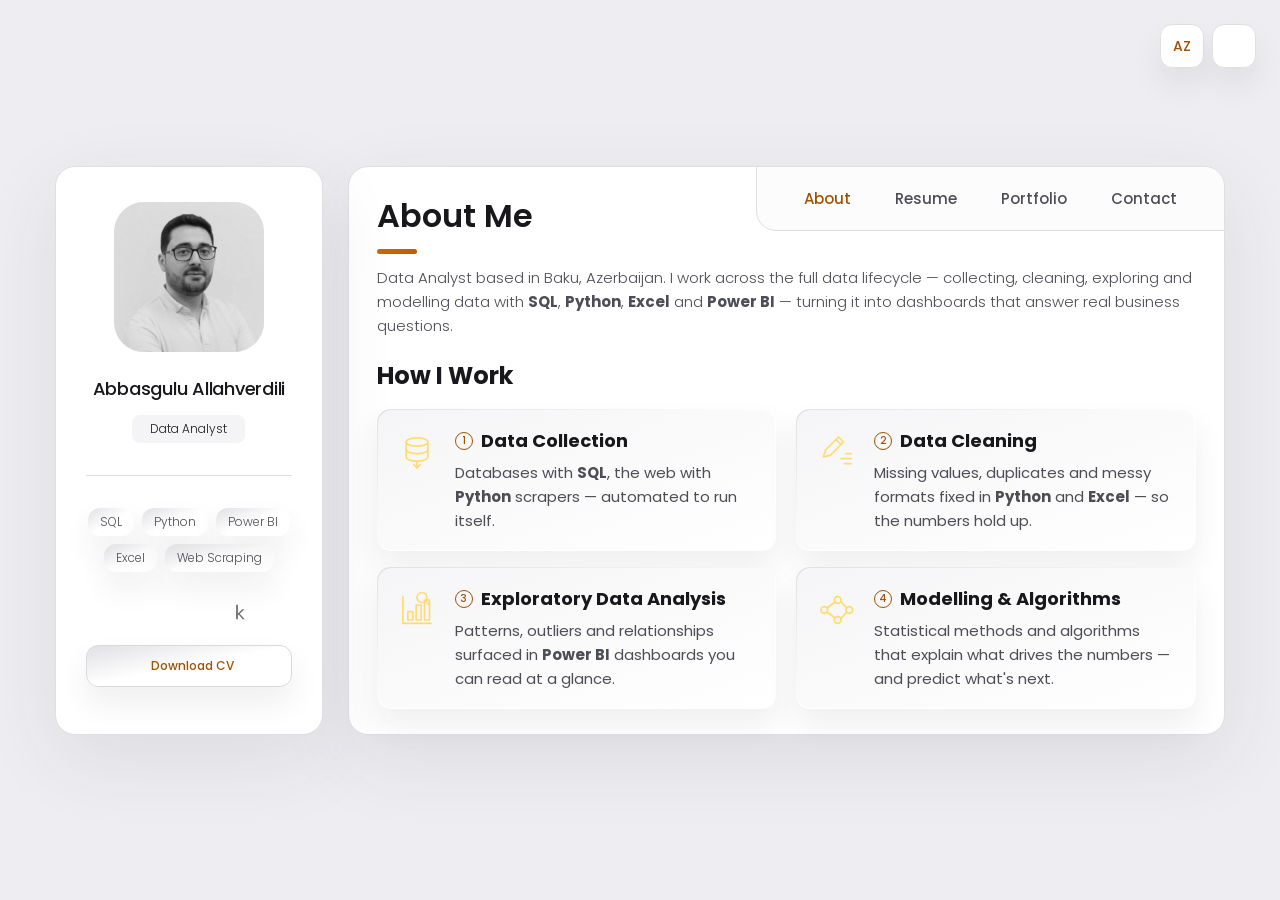
==== commit 320a1126: "Add Azerbaijani version, page links and new CVs" ====
--- a/index.html
+++ b/index.html
@@ -47,6 +47,29 @@
     - saved choice wins; otherwise follow the OS setting.
   -->
   <script>
+    // language: the visitor's own choice wins; otherwise the browser's language
+    // (Azerbaijani -> AZ, anything else -> EN). Runs before paint.
+    (function () {
+      var lang = null;
+      try { lang = localStorage.getItem('lang'); } catch (e) {}
+      if (lang !== 'az' && lang !== 'en') {
+        lang = 'en';
+        var list = navigator.languages || [navigator.language || ''];
+        for (var i = 0; i < list.length; i++) {
+          var code = String(list[i] || '').toLowerCase();
+          if (code.indexOf('az') === 0) { lang = 'az'; break; }
+          if (code.indexOf('en') === 0) { lang = 'en'; break; }
+        }
+      }
+      var root = document.documentElement;
+      root.setAttribute('lang', lang);
+      root.setAttribute('data-lang', lang);
+      if (lang === 'az') {
+        root.classList.add('i18n-pending');
+        setTimeout(function () { root.classList.remove('i18n-pending'); }, 1500);
+      }
+    })();
+
     (function () {
       try {
         var saved = localStorage.getItem('theme');
@@ -62,10 +85,13 @@
 
 <body>
 
-  <button class="theme-toggle" data-theme-toggle aria-label="Toggle light and dark theme" title="Toggle theme">
-    <ion-icon name="sunny-outline" class="icon-sun"></ion-icon>
-    <ion-icon name="moon-outline" class="icon-moon"></ion-icon>
-  </button>
+  <div class="top-toggles">
+    <button class="lang-toggle" type="button" data-lang-toggle aria-label="Dili Azərbaycan dilinə dəyiş" title="Azərbaycan dilinə keç">AZ</button>
+    <button class="theme-toggle" data-theme-toggle aria-label="Toggle light and dark theme" title="Toggle theme">
+      <ion-icon name="sunny-outline" class="icon-sun"></ion-icon>
+      <ion-icon name="moon-outline" class="icon-moon"></ion-icon>
+    </button>
+  </div>
 
   <!--
     - #MAIN
@@ -86,13 +112,13 @@
         </figure>
 
         <div class="info-content">
-          <h1 class="name" title="Abbasgulu Allahverdili">Abbasgulu Allahverdili</h1>
-
-          <p class="title">Data Analyst</p>
+          <h1 data-i18n="side.name" class="name" title="Abbasgulu Allahverdili">Abbasgulu Allahverdili</h1>
+
+          <p data-i18n="side.role" class="title">Data Analyst</p>
         </div>
 
         <button class="info_more-btn" data-sidebar-btn>
-          <span>Show Contacts</span>
+          <span data-i18n="side.contacts">Show Contacts</span>
 
           <ion-icon name="chevron-down"></ion-icon>
         </button>
@@ -145,9 +171,9 @@
 
         </ul>
 
-        <a href="./assets/doc/CV_Abbasgulu_Allahverdili_ENG.pdf" class="sidebar-cv-btn" download>
+        <a href="./assets/doc/CV_Abbasgulu_Allahverdili_ENG.pdf" class="sidebar-cv-btn" data-cv-link download>
           <ion-icon name="download-outline"></ion-icon>
-          <span>Download CV</span>
+          <span data-i18n="side.cv">Download CV</span>
         </a>
 
       </div>
@@ -170,19 +196,19 @@
         <ul class="navbar-list">
 
           <li class="navbar-item">
-            <button class="navbar-link  active" data-nav-link>About</button>
+            <button data-i18n="nav.about" data-nav-target="about" class="navbar-link  active" data-nav-link>About</button>
           </li>
 
           <li class="navbar-item">
-            <button class="navbar-link" data-nav-link>Resume</button>
+            <button data-i18n="nav.resume" data-nav-target="resume" class="navbar-link" data-nav-link>Resume</button>
           </li>
 
           <li class="navbar-item">
-            <button class="navbar-link" data-nav-link>Portfolio</button>
+            <button data-i18n="nav.portfolio" data-nav-target="portfolio" class="navbar-link" data-nav-link>Portfolio</button>
           </li>
 
           <li class="navbar-item">
-            <button class="navbar-link" data-nav-link>Contact</button>
+            <button data-i18n="nav.contact" data-nav-target="contact" class="navbar-link" data-nav-link>Contact</button>
           </li>
 
         </ul>
@@ -197,11 +223,11 @@
       <article class="about  active" data-page="about">
 
         <header>
-          <h2 class="h2 article-title">About me</h2>
+          <h2 data-i18n="about.title" class="h2 article-title">About me</h2>
         </header>
 
         <section class="about-text">
-          <p>
+          <p data-i18n-html="about.intro">
             Data Analyst based in Baku, Azerbaijan. I work across the full data lifecycle — collecting, cleaning,
             exploring and modelling data with <strong>SQL</strong>, <strong>Python</strong>, <strong>Excel</strong> and
             <strong>Power BI</strong> — turning it into dashboards that answer real business questions.
@@ -215,7 +241,7 @@
 
         <section class="service">
 
-          <h3 class="h3 service-title">How I Work</h3>
+          <h3 data-i18n="about.howiwork" class="h3 service-title">How I Work</h3>
 
           <ul class="service-list">
 
@@ -226,9 +252,9 @@
               </div>
 
               <div class="service-content-box">
-                <h4 class="h4 service-item-title"><span class="step-num">1</span>Data Collection</h4>
-
-                <p class="service-item-text">
+                <h4 data-i18n-html="about.svc.title1" class="h4 service-item-title"><span class="step-num">1</span>Data Collection</h4>
+
+                <p data-i18n-html="about.svc.text1" class="service-item-text">
                   Databases with <strong>SQL</strong>, the web with <strong>Python</strong> scrapers — automated to run
                   itself.
                 </p>
@@ -243,9 +269,9 @@
               </div>
 
               <div class="service-content-box">
-                <h4 class="h4 service-item-title"><span class="step-num">2</span>Data Cleaning</h4>
-
-                <p class="service-item-text">
+                <h4 data-i18n-html="about.svc.title2" class="h4 service-item-title"><span class="step-num">2</span>Data Cleaning</h4>
+
+                <p data-i18n-html="about.svc.text2" class="service-item-text">
                   Missing values, duplicates and messy formats fixed in <strong>Python</strong> and
                   <strong>Excel</strong> — so the numbers hold up.
                 </p>
@@ -260,9 +286,9 @@
               </div>
 
               <div class="service-content-box">
-                <h4 class="h4 service-item-title"><span class="step-num">3</span>Exploratory Data Analysis</h4>
-
-                <p class="service-item-text">
+                <h4 data-i18n-html="about.svc.title3" class="h4 service-item-title"><span class="step-num">3</span>Exploratory Data Analysis</h4>
+
+                <p data-i18n-html="about.svc.text3" class="service-item-text">
                   Patterns, outliers and relationships surfaced in <strong>Power BI</strong> dashboards you can read at
                   a glance.
                 </p>
@@ -277,9 +303,9 @@
               </div>
 
               <div class="service-content-box">
-                <h4 class="h4 service-item-title"><span class="step-num">4</span>Modelling &amp; Algorithms</h4>
-
-                <p class="service-item-text">
+                <h4 data-i18n-html="about.svc.title4" class="h4 service-item-title"><span class="step-num">4</span>Modelling &amp; Algorithms</h4>
+
+                <p data-i18n-html="about.svc.text4" class="service-item-text">
                   Statistical methods and algorithms that explain what drives the numbers — and predict what's next.
                 </p>
               </div>
@@ -300,7 +326,7 @@
       <article class="resume" data-page="resume">
 
         <header>
-          <h2 class="h2 article-title">Resume</h2>
+          <h2 data-i18n="resume.title" class="h2 article-title">Resume</h2>
         </header>
 
         <section class="timeline">
@@ -310,18 +336,18 @@
               <ion-icon name="book-outline"></ion-icon>
             </div>
 
-            <h3 class="h3">Education</h3>
+            <h3 data-i18n="resume.section1" class="h3">Education</h3>
           </div>
 
           <ol class="timeline-list">
 
             <li class="timeline-item">
 
-              <h4 class="h4 timeline-item-title">Yildiz Technical University</h4>
-
-              <p class="timeline-org">BSc. Mathematical Engineering <span class="timeline-date">(2018 — 2022)</span></p>
-
-              <p class="timeline-text">
+              <h4 data-i18n="resume.item.title1" class="h4 timeline-item-title">Yildiz Technical University</h4>
+
+              <p data-i18n-html="resume.item.org1" class="timeline-org">BSc. Mathematical Engineering <span class="timeline-date">(2018 — 2022)</span></p>
+
+              <p data-i18n="resume.item.text1" class="timeline-text">
                 A degree built on statistics, linear algebra, numerical methods and programming. It's where I learned to
                 turn a vague problem into a model, and a model into an answer someone can act on.
               </p>
@@ -339,32 +365,32 @@
               <ion-icon name="briefcase-outline"></ion-icon>
             </div>
 
-            <h3 class="h3">Experience</h3>
+            <h3 data-i18n="resume.section2" class="h3">Experience</h3>
           </div>
 
           <ol class="timeline-list">
 
             <li class="timeline-item">
 
-              <h4 class="h4 timeline-item-title">Business Analyst (Intern)</h4>
-
-              <p class="timeline-org">Bir Ecosystem — Baku, Azerbaijan <span class="timeline-date">(08/2026 — Present)</span></p>
-
-              <p class="timeline-text">
-                Collecting and analysing data to surface customer needs, business trends and KPIs, and supporting the
-                reports and presentations that go to senior management. Also involved in requirements gathering, process
-                mapping and workflow analysis for new projects.
+              <h4 data-i18n="resume.item.title2" class="h4 timeline-item-title">Business Analyst (Intern)</h4>
+
+              <p data-i18n-html="resume.item.org2" class="timeline-org">Bir Ecosystem — Baku, Azerbaijan <span class="timeline-date">(07/2026 — 09/2026)</span></p>
+
+              <p data-i18n="resume.item.text2" class="timeline-text">
+                Collected and analysed data to surface customer needs, business trends and KPIs, and supported the
+                reports and presentations prepared for senior management. Also took part in requirements gathering,
+                process mapping and workflow analysis for new projects.
               </p>
 
             </li>
 
             <li class="timeline-item">
 
-              <h4 class="h4 timeline-item-title">Teaching Assistant (Intern)</h4>
-
-              <p class="timeline-org">Israel Azerbaijan Training Center <span class="timeline-date">(02/2023 — 05/2023)</span></p>
-
-              <p class="timeline-text">
+              <h4 data-i18n="resume.item.title3" class="h4 timeline-item-title">Teaching Assistant (Intern)</h4>
+
+              <p data-i18n-html="resume.item.org3" class="timeline-org">Israel Azerbaijan Training Center <span class="timeline-date">(02/2023 — 05/2023)</span></p>
+
+              <p data-i18n="resume.item.text3" class="timeline-text">
                 Supported the instructor on a data analytics course: walked students through Python, SQL and statistics
                 in the lab, reviewed their analyses, and broke down the concepts they got stuck on.
               </p>
@@ -373,11 +399,11 @@
 
             <li class="timeline-item">
 
-              <h4 class="h4 timeline-item-title">Data Analyst (Intern)</h4>
-
-              <p class="timeline-org">International Training &amp; Project Center <span class="timeline-date">(09/2021 — 03/2022)</span></p>
-
-              <p class="timeline-text">
+              <h4 data-i18n="resume.item.title4" class="h4 timeline-item-title">Data Analyst (Intern)</h4>
+
+              <p data-i18n-html="resume.item.org4" class="timeline-org">International Training &amp; Project Center <span class="timeline-date">(09/2021 — 03/2022)</span></p>
+
+              <p data-i18n="resume.item.text4" class="timeline-text">
                 Cleaned and analysed large datasets using statistical techniques, identified trends to generate
                 actionable insights, and designed reports and visualisations for stakeholders.
               </p>
@@ -395,60 +421,60 @@
               <ion-icon name="ribbon-outline"></ion-icon>
             </div>
 
-            <h3 class="h3">Certifications &amp; Awards</h3>
+            <h3 data-i18n="resume.section3" class="h3">Certifications &amp; Awards</h3>
           </div>
 
           <ol class="timeline-list">
 
             <li class="timeline-item">
 
-              <h4 class="h4 timeline-item-title">Data Analyst Professional Certificate</h4>
-
-              <p class="timeline-org">IBM <span class="timeline-date">(07/2026)</span></p>
-
-              <span><a href="./assets/doc/IBM-Data-Analyst-Professional-Certificate.jpg" target="_blank" rel="noopener" class="credential-link">Show credential</a></span>
+              <h4 data-i18n="resume.item.title5" class="h4 timeline-item-title">Data Analyst Professional Certificate</h4>
+
+              <p data-i18n-html="resume.item.org5" class="timeline-org">IBM <span class="timeline-date">(07/2026)</span></p>
+
+              <span><a data-i18n="resume.credential" href="./assets/doc/IBM-Data-Analyst-Professional-Certificate.jpg" target="_blank" rel="noopener" class="credential-link">Show credential</a></span>
 
             </li>
 
             <li class="timeline-item">
 
-              <h4 class="h4 timeline-item-title">Data Analytics</h4>
-
-              <p class="timeline-org">Handex <span class="timeline-date">(07/2026)</span></p>
-
-              <span><a href="./assets/doc/Handex-Data-Analytics-Diploma.jpg" target="_blank" rel="noopener" class="credential-link">Show credential</a></span>
+              <h4 data-i18n="resume.item.title6" class="h4 timeline-item-title">Data Analytics</h4>
+
+              <p data-i18n-html="resume.item.org6" class="timeline-org">Handex <span class="timeline-date">(07/2026)</span></p>
+
+              <span><a data-i18n="resume.credential" href="./assets/doc/Handex-Data-Analytics-Diploma.jpg" target="_blank" rel="noopener" class="credential-link">Show credential</a></span>
 
             </li>
 
             <li class="timeline-item">
 
-              <h4 class="h4 timeline-item-title">Data Science with Python</h4>
-
-              <p class="timeline-org">Data SoCool <span class="timeline-date">(05/2024)</span></p>
-
-              <span><a href="./assets/doc/Data-Science-with-Python-DataSoCool.jpg" target="_blank" rel="noopener" class="credential-link">Show credential</a></span>
+              <h4 data-i18n="resume.item.title7" class="h4 timeline-item-title">Data Science with Python</h4>
+
+              <p data-i18n-html="resume.item.org7" class="timeline-org">Data SoCool <span class="timeline-date">(05/2024)</span></p>
+
+              <span><a data-i18n="resume.credential" href="./assets/doc/Data-Science-with-Python-DataSoCool.jpg" target="_blank" rel="noopener" class="credential-link">Show credential</a></span>
 
             </li>
 
             <li class="timeline-item">
 
-              <h4 class="h4 timeline-item-title">Programming Essentials in Python (PCAP)</h4>
-
-              <p class="timeline-org">Cisco Networking Academy · OpenEDG Python Institute <span class="timeline-date">(03/2023)</span></p>
-
-              <span><a href="./assets/doc/PCAP-Programming-Essentials-in-Python.pdf" target="_blank" rel="noopener" class="credential-link">Show credential</a></span>
+              <h4 data-i18n="resume.item.title8" class="h4 timeline-item-title">Programming Essentials in Python (PCAP)</h4>
+
+              <p data-i18n-html="resume.item.org8" class="timeline-org">Cisco Networking Academy · OpenEDG Python Institute <span class="timeline-date">(03/2023)</span></p>
+
+              <span><a data-i18n="resume.credential" href="./assets/doc/PCAP-Programming-Essentials-in-Python.pdf" target="_blank" rel="noopener" class="credential-link">Show credential</a></span>
 
             </li>
 
             <li class="timeline-item">
 
-              <h4 class="h4 timeline-item-title">
+              <h4 data-i18n="resume.item.title9" class="h4 timeline-item-title">
                 Investigation of Brain Tumor Segmentation Using U-Net Architecture
               </h4>
 
-              <p class="timeline-org">TÜBİTAK · 2209-A Research Projects Programme <span class="timeline-date">(11/2022 — 11/2024)</span></p>
-
-              <span><a href="./assets/doc/TUBITAK-2209A-Brain-Tumor-Segmentation.png" target="_blank" rel="noopener" class="credential-link">Show credential</a></span>
+              <p data-i18n-html="resume.item.org9" class="timeline-org">TÜBİTAK · 2209-A Research Projects Programme <span class="timeline-date">(11/2022 — 11/2024)</span></p>
+
+              <span><a data-i18n="resume.credential" href="./assets/doc/TUBITAK-2209A-Brain-Tumor-Segmentation.png" target="_blank" rel="noopener" class="credential-link">Show credential</a></span>
 
             </li>
 
@@ -461,55 +487,55 @@
           <div class="skills-columns">
 
             <div class="skills-col">
-              <h3 class="h3 skills-title">Skills</h3>
+              <h3 data-i18n="resume.skills.title1" class="h3 skills-title">Skills</h3>
               <ul class="skills-detail-list">
                 <li class="skills-detail-item">
-                  <span class="skills-detail-name">Python</span>
-                  <span class="skills-detail-note">pandas, requests, BeautifulSoup</span>
+                  <span data-i18n="resume.skill.name1" class="skills-detail-name">Python</span>
+                  <span data-i18n="resume.skill.note1" class="skills-detail-note">pandas, NumPy, Matplotlib, Seaborn, BeautifulSoup</span>
                 </li>
                 <li class="skills-detail-item">
-                  <span class="skills-detail-name">SQL</span>
-                  <span class="skills-detail-note">joins, aggregation, window functions</span>
+                  <span data-i18n="resume.skill.name2" class="skills-detail-name">SQL</span>
+                  <span data-i18n="resume.skill.note2" class="skills-detail-note">Oracle, joins, aggregation, window functions</span>
                 </li>
                 <li class="skills-detail-item">
-                  <span class="skills-detail-name">Power BI</span>
-                  <span class="skills-detail-note">DAX, data modelling, dashboards</span>
+                  <span data-i18n="resume.skill.name3" class="skills-detail-name">Power BI</span>
+                  <span data-i18n="resume.skill.note3" class="skills-detail-note">DAX, data modelling, dashboards</span>
                 </li>
                 <li class="skills-detail-item">
-                  <span class="skills-detail-name">Excel</span>
-                  <span class="skills-detail-note">pivot tables, lookups, reporting</span>
+                  <span data-i18n="resume.skill.name4" class="skills-detail-name">Excel</span>
+                  <span data-i18n="resume.skill.note4" class="skills-detail-note">pivot tables, lookups, reporting</span>
                 </li>
                 <li class="skills-detail-item">
-                  <span class="skills-detail-name">Web Scraping</span>
-                  <span class="skills-detail-note">automated collection pipelines</span>
+                  <span data-i18n="resume.skill.name5" class="skills-detail-name">Web Scraping</span>
+                  <span data-i18n="resume.skill.note5" class="skills-detail-note">automated collection pipelines</span>
                 </li>
                 <li class="skills-detail-item">
-                  <span class="skills-detail-name">Git</span>
-                  <span class="skills-detail-note">version control</span>
+                  <span data-i18n="resume.skill.name6" class="skills-detail-name">Git</span>
+                  <span data-i18n="resume.skill.note6" class="skills-detail-note">version control</span>
                 </li>
               </ul>
             </div>
 
             <div class="skills-col">
-              <h3 class="h3 skills-title">Languages</h3>
+              <h3 data-i18n="resume.skills.title2" class="h3 skills-title">Languages</h3>
               <ul class="language-list">
                 <li class="language-item">
-                  <span class="language-name">Azerbaijani</span>
-                  <span class="language-level">Native</span>
+                  <span data-i18n="resume.lang.name1" class="language-name">Azerbaijani</span>
+                  <span data-i18n="resume.lang.level1" class="language-level">Native</span>
                 </li>
                 <li class="language-item">
-                  <span class="language-name">Turkish</span>
-                  <span class="language-level">C1</span>
+                  <span data-i18n="resume.lang.name2" class="language-name">Turkish</span>
+                  <span data-i18n="resume.lang.level2" class="language-level">C1</span>
                 </li>
                 <li class="language-item">
-                  <span class="language-name">English</span>
-                  <span class="language-level">B2</span>
-                </li>
-              </ul>
-
-              <a href="./assets/doc/CV_Abbasgulu_Allahverdili_ENG.pdf" class="resume-cv-btn" download>
+                  <span data-i18n="resume.lang.name3" class="language-name">English</span>
+                  <span data-i18n="resume.lang.level3" class="language-level">B2</span>
+                </li>
+              </ul>
+
+              <a href="./assets/doc/CV_Abbasgulu_Allahverdili_ENG.pdf" class="resume-cv-btn" data-cv-link download>
                 <ion-icon name="download-outline"></ion-icon>
-                <span>Download full CV (PDF)</span>
+                <span data-i18n="resume.cv">Download full CV (PDF)</span>
               </a>
             </div>
 
@@ -527,11 +553,11 @@
       <article class="portfolio" data-page="portfolio">
 
         <header>
-          <h2 class="h2 article-title">Portfolio</h2>
+          <h2 data-i18n="portfolio.title" class="h2 article-title">Portfolio</h2>
         </header>
 
         <section class="about-text">
-          <p>
+          <p data-i18n-html="portfolio.intro">
             Projects I've built — data collection, analysis and dashboards.
           </p>
         </section>
@@ -542,16 +568,16 @@
 
             <figure class="case-img" style="background: linear-gradient(#0e1420, #090d15);">
               <img src="./assets/images/projects/credit-preapproval.jpg" alt="Credit Pre-Approval Engine — Oracle SQL, LightGBM and Tableau" loading="lazy">
-              <button class="case-img-zoom" type="button" data-lightbox="./assets/images/projects/full/credit-preapproval-full.jpg" data-lightbox-caption="Credit Pre-Approval Engine — all four Tableau dashboard pages">
+              <button data-i18n-cap="p.credit.cap" class="case-img-zoom" type="button" data-lightbox="./assets/images/projects/full/credit-preapproval-full.jpg" data-lightbox-caption="Credit Pre-Approval Engine — Oracle SQL, LightGBM &amp; Tableau">
                 <ion-icon name="expand-outline"></ion-icon>
-                <span>View full size</span>
+                <span data-i18n="p.viewfull">View full size</span>
               </button>
             </figure>
 
             <div class="case-body">
 
-              <h3 class="h3 case-title">Credit Pre-Approval Engine</h3>
-              <p class="case-subline">Oracle SQL, LightGBM &amp; Tableau — End to End</p>
+              <h3 data-i18n="p.credit.title" class="h3 case-title">Credit Pre-Approval Engine</h3>
+              <p data-i18n-html="p.credit.sub" class="case-subline">Oracle SQL, LightGBM &amp; Tableau — End to End</p>
 
               <ul class="case-tags">
                 <li><span class="case-tag">Oracle SQL</span></li>
@@ -561,7 +587,7 @@
                 <li><span class="case-tag">Tableau</span></li>
               </ul>
 
-              <p class="case-text">
+              <p data-i18n-html="p.credit.text" class="case-text">
                 How a lender decides a loan application — yes or no, how much, and why — built end to end on public
                 Home Credit data. <strong>58.5M raw rows</strong> are loaded into Oracle and summarised into an
                 88-column feature table, a <strong>calibrated LightGBM</strong> model estimates the probability of
@@ -570,9 +596,9 @@
                 data-quality and 12 decision checks.
               </p>
 
-              <p class="case-subtitle">What the analysis showed</p>
-
-              <ul class="case-findings">
+              <p data-i18n="p.showed" class="case-subtitle">What the analysis showed</p>
+
+              <ul data-i18n-html="p.credit.findings" class="case-findings">
                 <li>
                   Declining a third of applicants avoided <strong>61.8% of all repayment trouble</strong>: 4.7% of
                   approved clients had trouble, against 14.5% of declined ones.
@@ -594,11 +620,11 @@
               <div class="case-links">
                 <a href="https://github.com/abbasgulu/credit-preapproval-engine" target="_blank" rel="noopener" class="case-link">
                   <ion-icon name="logo-github"></ion-icon>
-                  <span>GitHub repo</span>
+                  <span data-i18n="p.link.github">GitHub repo</span>
                 </a>
                 <a href="https://public.tableau.com/app/profile/abbasgulu.allahverdili/viz/CreditPre-ApprovalEngine/1-Ataglance" target="_blank" rel="noopener" class="case-link">
                   <ion-icon name="bar-chart-outline"></ion-icon>
-                  <span>Tableau dashboard</span>
+                  <span data-i18n="p.link.tableau">Tableau dashboard</span>
                 </a>
               </div>
 
@@ -610,34 +636,34 @@
 
             <figure class="case-img" style="background: #102238;">
               <img src="./assets/images/projects/hr-analytics.jpg" alt="HR Workforce Analytics — Oracle SQL and Python" loading="lazy">
-              <button class="case-img-zoom" type="button" data-lightbox="./assets/images/projects/full/hr-analytics-full.jpg" data-lightbox-caption="HR Workforce Analytics — Oracle SQL & Python">
+              <button data-i18n-cap="p.hr.cap" class="case-img-zoom" type="button" data-lightbox="./assets/images/projects/full/hr-analytics-full.jpg" data-lightbox-caption="HR Workforce Analytics — Oracle SQL & Python">
                 <ion-icon name="expand-outline"></ion-icon>
-                <span>View full size</span>
+                <span data-i18n="p.viewfull">View full size</span>
               </button>
             </figure>
 
             <div class="case-body">
 
-              <h3 class="h3 case-title">HR Workforce Analytics</h3>
-              <p class="case-subline">Oracle SQL &amp; Python — End to End</p>
+              <h3 data-i18n="p.hr.title" class="h3 case-title">HR Workforce Analytics</h3>
+              <p data-i18n-html="p.hr.sub" class="case-subline">Oracle SQL &amp; Python — End to End</p>
 
               <ul class="case-tags">
                 <li><span class="case-tag">Oracle 18c</span></li>
                 <li><span class="case-tag">SQL</span></li>
                 <li><span class="case-tag">Python</span></li>
-                <li><span class="case-tag">Data Engineering</span></li>
-              </ul>
-
-              <p class="case-text">
+                <li><span data-i18n="p.tag.dataeng" class="case-tag">Data Engineering</span></li>
+              </ul>
+
+              <p data-i18n-html="p.hr.text" class="case-text">
                 A synthetic <strong>10,000-employee organisation</strong> built in Oracle, then analysed end to end.
                 The heavy computation — window functions, hierarchical <strong>CONNECT BY</strong> queries, percentiles —
                 runs <strong>in the database</strong>; Python handles interpretation. Every query lives in <code>sql/</code>
                 as a reviewable file, not a string in a notebook.
               </p>
 
-              <p class="case-subtitle">What the analysis showed</p>
-
-              <ul class="case-findings">
+              <p data-i18n="p.showed" class="case-subtitle">What the analysis showed</p>
+
+              <ul data-i18n-html="p.hr.findings" class="case-findings">
                 <li>
                   Promotions are driven by <strong>opportunity, not just performance</strong> — one department promotes
                   14.5% of staff simply because it has 6.6 juniors per senior seat.
@@ -655,11 +681,11 @@
               <div class="case-links">
                 <a href="https://github.com/abbasgulu/hr-workforce-analytics" target="_blank" rel="noopener" class="case-link">
                   <ion-icon name="logo-github"></ion-icon>
-                  <span>GitHub repo</span>
+                  <span data-i18n="p.link.github">GitHub repo</span>
                 </a>
                 <a href="https://github.com/abbasgulu/hr-workforce-analytics/blob/main/notebooks/01_analysis.ipynb" target="_blank" rel="noopener" class="case-link">
                   <ion-icon name="document-text-outline"></ion-icon>
-                  <span>Analysis notebook</span>
+                  <span data-i18n="p.link.notebook">Analysis notebook</span>
                 </a>
               </div>
 
@@ -671,16 +697,16 @@
 
             <figure class="case-img" style="background: #10141c;">
               <img src="./assets/images/projects/boston-crime.jpg" alt="Crimes in Boston — exploratory analysis and severity prediction" loading="lazy">
-              <button class="case-img-zoom" type="button" data-lightbox="./assets/images/projects/full/boston-crime-full.jpg" data-lightbox-caption="Crimes in Boston — EDA & severity prediction">
+              <button data-i18n-cap="p.boston.cap" class="case-img-zoom" type="button" data-lightbox="./assets/images/projects/full/boston-crime-full.jpg" data-lightbox-caption="Crimes in Boston — EDA & severity prediction">
                 <ion-icon name="expand-outline"></ion-icon>
-                <span>View full size</span>
+                <span data-i18n="p.viewfull">View full size</span>
               </button>
             </figure>
 
             <div class="case-body">
 
-              <h3 class="h3 case-title">Crimes in Boston</h3>
-              <p class="case-subline">EDA &amp; Severity Prediction</p>
+              <h3 data-i18n="p.boston.title" class="h3 case-title">Crimes in Boston</h3>
+              <p data-i18n-html="p.boston.sub" class="case-subline">EDA &amp; Severity Prediction</p>
 
               <ul class="case-tags">
                 <li><span class="case-tag">Python</span></li>
@@ -689,16 +715,16 @@
                 <li><span class="case-tag">Folium</span></li>
               </ul>
 
-              <p class="case-text">
+              <p data-i18n-html="p.boston.text" class="case-text">
                 An end-to-end look at <strong>~319,000 Boston crime records</strong> (2015–2018): what happens, when, and
                 where — then a <strong>Random Forest</strong> testing whether time and place alone can predict how serious
                 an incident is. The hard part wasn't the model; it was Latin-1 encoding, partial years and invalid
                 coordinates.
               </p>
 
-              <p class="case-subtitle">What the data showed</p>
-
-              <ul class="case-findings">
+              <p data-i18n="p.showed" class="case-subtitle">What the data showed</p>
+
+              <ul data-i18n-html="p.boston.findings" class="case-findings">
                 <li>
                   Most "crime" isn't violent — top calls are vehicle response, medical aid and investigations.
                   Serious offenses are only <strong>~19%</strong> of the data.
@@ -720,11 +746,11 @@
               <div class="case-links">
                 <a href="https://www.kaggle.com/datasets/AnalyzeBoston/crimes-in-boston" target="_blank" rel="noopener" class="case-link">
                   <ion-icon name="server-outline"></ion-icon>
-                  <span>Dataset</span>
+                  <span data-i18n="p.link.dataset">Dataset</span>
                 </a>
                 <a href="https://www.kaggle.com/code/abbasgulu/boston-crime-eda-severity-prediction" target="_blank" rel="noopener" class="case-link">
                   <ion-icon name="document-text-outline"></ion-icon>
-                  <span>Kaggle notebook</span>
+                  <span data-i18n="p.link.kaggle">Kaggle notebook</span>
                 </a>
               </div>
 
@@ -736,16 +762,16 @@
 
             <figure class="case-img" style="background: #274f3a;">
               <img src="./assets/images/projects/churn-dashboard.jpg" alt="Credit Card Churn Analysis — Power BI dashboard" loading="lazy">
-              <button class="case-img-zoom" type="button" data-lightbox="./assets/images/projects/full/churn-dashboard-full.jpg" data-lightbox-caption="Credit Card Churn Analysis — Power BI dashboard">
+              <button data-i18n-cap="p.churn.cap" class="case-img-zoom" type="button" data-lightbox="./assets/images/projects/full/churn-dashboard-full.jpg" data-lightbox-caption="Credit Card Churn Analysis — Power BI dashboard">
                 <ion-icon name="expand-outline"></ion-icon>
-                <span>View full size</span>
+                <span data-i18n="p.viewfull">View full size</span>
               </button>
             </figure>
 
             <div class="case-body">
 
-              <h3 class="h3 case-title">Credit Card Churn</h3>
-              <p class="case-subline">Interactive Power BI Dashboard</p>
+              <h3 data-i18n="p.churn.title" class="h3 case-title">Credit Card Churn</h3>
+              <p data-i18n-html="p.churn.sub" class="case-subline">Interactive Power BI Dashboard</p>
 
               <ul class="case-tags">
                 <li><span class="case-tag">Power BI</span></li>
@@ -754,15 +780,15 @@
                 <li><span class="case-tag">Slicers</span></li>
               </ul>
 
-              <p class="case-text">
+              <p data-i18n-html="p.churn.text" class="case-text">
                 A dashboard exploring why credit card customers leave — and where retention effort pays off.
                 <strong>Power Query</strong> for cleaning, <strong>DAX</strong> for the measures, and slicers that filter
                 the whole report by gender, card, and income. <strong>10,127 customers</strong> analysed.
               </p>
 
-              <p class="case-subtitle">What the data showed</p>
-
-              <ul class="case-findings">
+              <p data-i18n="p.showed" class="case-subtitle">What the data showed</p>
+
+              <ul data-i18n-html="p.churn.findings" class="case-findings">
                 <li>
                   Overall churn is <strong>16.07%</strong> — but customers <strong>inactive for 3 months</strong> churn
                   the most, an early-warning signal worth acting on.
@@ -777,11 +803,11 @@
               <div class="case-links">
                 <a href="https://www.kaggle.com/datasets/sakshigoyal7/credit-card-customers" target="_blank" rel="noopener" class="case-link">
                   <ion-icon name="server-outline"></ion-icon>
-                  <span>Dataset</span>
+                  <span data-i18n="p.link.dataset">Dataset</span>
                 </a>
                 <a href="https://drive.google.com/file/d/16fnfcs-xMDs2xJmWliApIJk1eDy3ct5c/view" target="_blank" rel="noopener" class="case-link">
                   <ion-icon name="folder-open-outline"></ion-icon>
-                  <span>Project file</span>
+                  <span data-i18n="p.link.file">Project file</span>
                 </a>
               </div>
 
@@ -793,33 +819,33 @@
 
             <figure class="case-img" style="background: #0d2233;">
               <img src="./assets/images/projects/oxu-dataset.jpg" alt="Oxu.az News Dataset — 52,946 Azerbaijani news articles" loading="lazy">
-              <button class="case-img-zoom" type="button" data-lightbox="./assets/images/projects/full/oxu-dataset-full.jpg" data-lightbox-caption="Oxu.az News Dataset — 52,946 Azerbaijani news articles">
+              <button data-i18n-cap="p.oxu.cap" class="case-img-zoom" type="button" data-lightbox="./assets/images/projects/full/oxu-dataset-full.jpg" data-lightbox-caption="Oxu.az News Dataset — 52,946 Azerbaijani news articles">
                 <ion-icon name="expand-outline"></ion-icon>
-                <span>View full size</span>
+                <span data-i18n="p.viewfull">View full size</span>
               </button>
             </figure>
 
             <div class="case-body">
 
-              <h3 class="h3 case-title">Oxu.az</h3>
-              <p class="case-subline">News Dataset — 52,946 articles</p>
+              <h3 data-i18n="p.oxu.title" class="h3 case-title">Oxu.az</h3>
+              <p data-i18n-html="p.oxu.sub" class="case-subline">News Dataset — 52,946 articles</p>
 
               <ul class="case-tags">
                 <li><span class="case-tag">Python</span></li>
-                <li><span class="case-tag">Web scraping</span></li>
+                <li><span data-i18n="p.tag.scraping" class="case-tag">Web scraping</span></li>
                 <li><span class="case-tag">EDA</span></li>
                 <li><span class="case-tag">Kaggle</span></li>
               </ul>
 
-              <p class="case-text">
+              <p data-i18n-html="p.oxu.text" class="case-text">
                 Local-language datasets are scarce, so I built one. A Python pipeline walks the archives of 13
                 categories and collects the title, date, author and reader reactions for every article published since
                 2013 — <strong>52,946 articles</strong> in total.
               </p>
 
-              <p class="case-subtitle">What the analysis showed</p>
-
-              <ul class="case-findings">
+              <p data-i18n="p.showed" class="case-subtitle">What the analysis showed</p>
+
+              <ul data-i18n-html="p.oxu.findings" class="case-findings">
                 <li>
                   <strong>Sports</strong> is the most written-about category (5,812 articles), but
                   <strong>Society</strong> is the most read — editorial focus and audience interest don't line up.
@@ -837,11 +863,11 @@
               <div class="case-links">
                 <a href="https://www.kaggle.com/datasets/abbasgulu/oxu-az-news-dataset-52k-azerbaijani-articles" target="_blank" rel="noopener" class="case-link">
                   <ion-icon name="server-outline"></ion-icon>
-                  <span>Dataset on Kaggle</span>
+                  <span data-i18n="p.link.datasetkaggle">Dataset on Kaggle</span>
                 </a>
                 <a href="https://www.kaggle.com/code/abbasgulu/oxu-az-news-dataset-comprehensive-eda-insights" target="_blank" rel="noopener" class="case-link">
                   <ion-icon name="document-text-outline"></ion-icon>
-                  <span>EDA notebook</span>
+                  <span data-i18n="p.link.eda">EDA notebook</span>
                 </a>
               </div>
 
@@ -853,16 +879,16 @@
 
             <figure class="case-img" style="background: #f4f8f1;">
               <img src="./assets/images/projects/superstore-dashboard.jpg" alt="Global Superstore interactive Excel dashboard" loading="lazy">
-              <button class="case-img-zoom" type="button" data-lightbox="./assets/images/projects/full/superstore-dashboard-full.jpg" data-lightbox-caption="Global Superstore — interactive Excel dashboard">
+              <button data-i18n-cap="p.superstore.cap" class="case-img-zoom" type="button" data-lightbox="./assets/images/projects/full/superstore-dashboard-full.jpg" data-lightbox-caption="Global Superstore — interactive Excel dashboard">
                 <ion-icon name="expand-outline"></ion-icon>
-                <span>View full size</span>
+                <span data-i18n="p.viewfull">View full size</span>
               </button>
             </figure>
 
             <div class="case-body">
 
-              <h3 class="h3 case-title">Global Superstore</h3>
-              <p class="case-subline">Interactive Excel Dashboard</p>
+              <h3 data-i18n="p.superstore.title" class="h3 case-title">Global Superstore</h3>
+              <p data-i18n-html="p.superstore.sub" class="case-subline">Interactive Excel Dashboard</p>
 
               <ul class="case-tags">
                 <li><span class="case-tag">Excel</span></li>
@@ -871,15 +897,15 @@
                 <li><span class="case-tag">DAX</span></li>
               </ul>
 
-              <p class="case-text">
+              <p data-i18n-html="p.superstore.text" class="case-text">
                 A fully interactive dashboard on the Global Superstore dataset: <strong>Power Query</strong> for
                 cleaning and transformation, <strong>Power Pivot and DAX</strong> for the model and measures,
                 PivotCharts and slicers for the front end.
               </p>
 
-              <p class="case-subtitle">What the data showed</p>
-
-              <ul class="case-findings">
+              <p data-i18n="p.showed" class="case-subtitle">What the data showed</p>
+
+              <ul data-i18n-html="p.superstore.findings" class="case-findings">
                 <li><strong>Central</strong> leads on sales at $2.8M; <strong>North Asia</strong> has the best margin at 20%.</li>
                 <li>
                   <strong>Technology</strong> drives profit even though Office Supplies moves more units — volume and
@@ -891,11 +917,11 @@
               <div class="case-links">
                 <a href="https://drive.google.com/drive/folders/1mOYiG1x8KqvLzyzbpG8NuErweJaxynJV" target="_blank" rel="noopener" class="case-link">
                   <ion-icon name="folder-open-outline"></ion-icon>
-                  <span>Project file</span>
+                  <span data-i18n="p.link.file">Project file</span>
                 </a>
                 <a href="https://www.kaggle.com/datasets/apoorvaappz/global-super-store-dataset" target="_blank" rel="noopener" class="case-link">
                   <ion-icon name="server-outline"></ion-icon>
-                  <span>Dataset</span>
+                  <span data-i18n="p.link.dataset">Dataset</span>
                 </a>
               </div>
 
@@ -915,11 +941,11 @@
       <article class="contact" data-page="contact">
 
         <header>
-          <h2 class="h2 article-title">Contact</h2>
+          <h2 data-i18n="contact.title" class="h2 article-title">Contact</h2>
         </header>
 
         <section class="about-text">
-          <p class="contact-lead">Every dataset has a story. Tell me yours.</p>
+          <p data-i18n="contact.lead" class="contact-lead">Every dataset has a story. Tell me yours.</p>
         </section>
 
         <ul class="contact-icons">
@@ -940,7 +966,7 @@
 
         <section class="contact-form">
 
-          <h3 class="h3 form-title">Contact Form</h3>
+          <h3 data-i18n="contact.formtitle" class="h3 form-title">Contact Form</h3>
 
           <form action="https://formspree.io/f/mjgnyodk" method="POST" class="form" data-form>
 
@@ -949,16 +975,16 @@
             <input type="text" name="_gotcha" style="display:none" tabindex="-1" autocomplete="off">
 
             <div class="input-wrapper">
-              <input type="text" name="name" class="form-input" placeholder="Full name" required data-form-input>
-
-              <input type="email" name="email" class="form-input" placeholder="Email address" required data-form-input>
-            </div>
-
-            <textarea name="message" class="form-input" placeholder="Your Message" required data-form-input></textarea>
+              <input data-i18n-ph="contact.ph.name" type="text" name="name" class="form-input" placeholder="Full name" required data-form-input>
+
+              <input data-i18n-ph="contact.ph.email" type="email" name="email" class="form-input" placeholder="Email address" required data-form-input>
+            </div>
+
+            <textarea data-i18n-ph="contact.ph.message" name="message" class="form-input" placeholder="Your Message" required data-form-input></textarea>
 
             <button class="form-btn" type="submit" disabled data-form-btn>
               <ion-icon name="paper-plane"></ion-icon>
-              <span>Send Message</span>
+              <span data-i18n="contact.send">Send Message</span>
             </button>
 
           </form>
@@ -988,6 +1014,7 @@
   <!--
     - custom js link
   -->
+  <script src="./assets/js/i18n.js"></script>
   <script src="./assets/js/script.js"></script>
 
   <!--
--- a/assets/css/style.css
+++ b/assets/css/style.css
@@ -2215,11 +2215,18 @@
   #THEME TOGGLE BUTTON
 \*-----------------------------------*/
 
-.theme-toggle {
+/* theme + language buttons sit together in one fixed group, top-right */
+.top-toggles {
   position: fixed;
   top: 14px;
   right: 14px;
   z-index: 20;
+  display: flex;
+  gap: 8px;
+}
+
+.theme-toggle,
+.lang-toggle {
   display: flex;
   align-items: center;
   justify-content: center;
@@ -2235,7 +2242,15 @@
   -webkit-tap-highlight-color: transparent;
 }
 
-.theme-toggle:hover { background: var(--bg-gradient-yellow-1); }
+.theme-toggle:hover,
+.lang-toggle:hover { background: var(--bg-gradient-yellow-1); }
+
+.lang-toggle {
+  font-family: var(--ff-poppins);
+  font-size: 14px;
+  font-weight: var(--fw-500);
+  letter-spacing: 0.5px;
+}
 
 .theme-toggle ion-icon { font-size: 20px; }
 
@@ -2247,7 +2262,7 @@
 [data-theme="light"] .theme-toggle .icon-moon { display: block; }
 
 @media (min-width: 1250px) {
-  .theme-toggle {
+  .top-toggles {
     top: 24px;
     right: 24px;
   }
@@ -2256,23 +2271,28 @@
 /* mobile: the profile card is full width, so tuck the toggle into the top-right
    corner with a solid fill and a larger tap target that clears the card */
 @media (max-width: 580px) {
-  .theme-toggle {
+  .top-toggles {
     top: 10px;
     right: 10px;
+    gap: 6px;
+  }
+
+  .theme-toggle,
+  .lang-toggle {
     width: 46px;
     height: 46px;
     background: var(--eerie-black-2);
   }
 
-  /* keep the profile card clear of the floating toggle in its top-right corner */
-  .sidebar { padding-right: 58px; }
+  /* keep the profile card clear of the two floating buttons in its top-right corner */
+  .sidebar { padding-right: 106px; }
 
   /* the "show contacts" arrow normally sits in the card's top-right corner, which on
      phones is flush against the theme toggle - move it to the bottom-right corner */
   .info_more-btn {
     top: auto;
     bottom: -15px;
-    right: -58px;
+    right: -106px;
     border-radius: 15px 0;
   }
 
@@ -2832,3 +2852,17 @@
   border: 1px solid var(--jet);
   color: var(--orange-yellow-crayola);
 }
+
+
+/* while an Azerbaijani visitor's page is being translated, hide it for a moment
+   so English never flashes first (index.html removes this within 1.5s at most) */
+html.i18n-pending body { visibility: hidden; }
+
+/* Azerbaijani: the browser's automatic capitalising turns "i" into "I" instead of "İ"
+   and capitalises "və", so in AZ the text is written with its own correct casing */
+html[lang="az"] .h2,
+html[lang="az"] .h3,
+html[lang="az"] .h4,
+html[lang="az"] .h5,
+html[lang="az"] .form-btn,
+html[lang="az"] .case-subtitle { text-transform: none; }
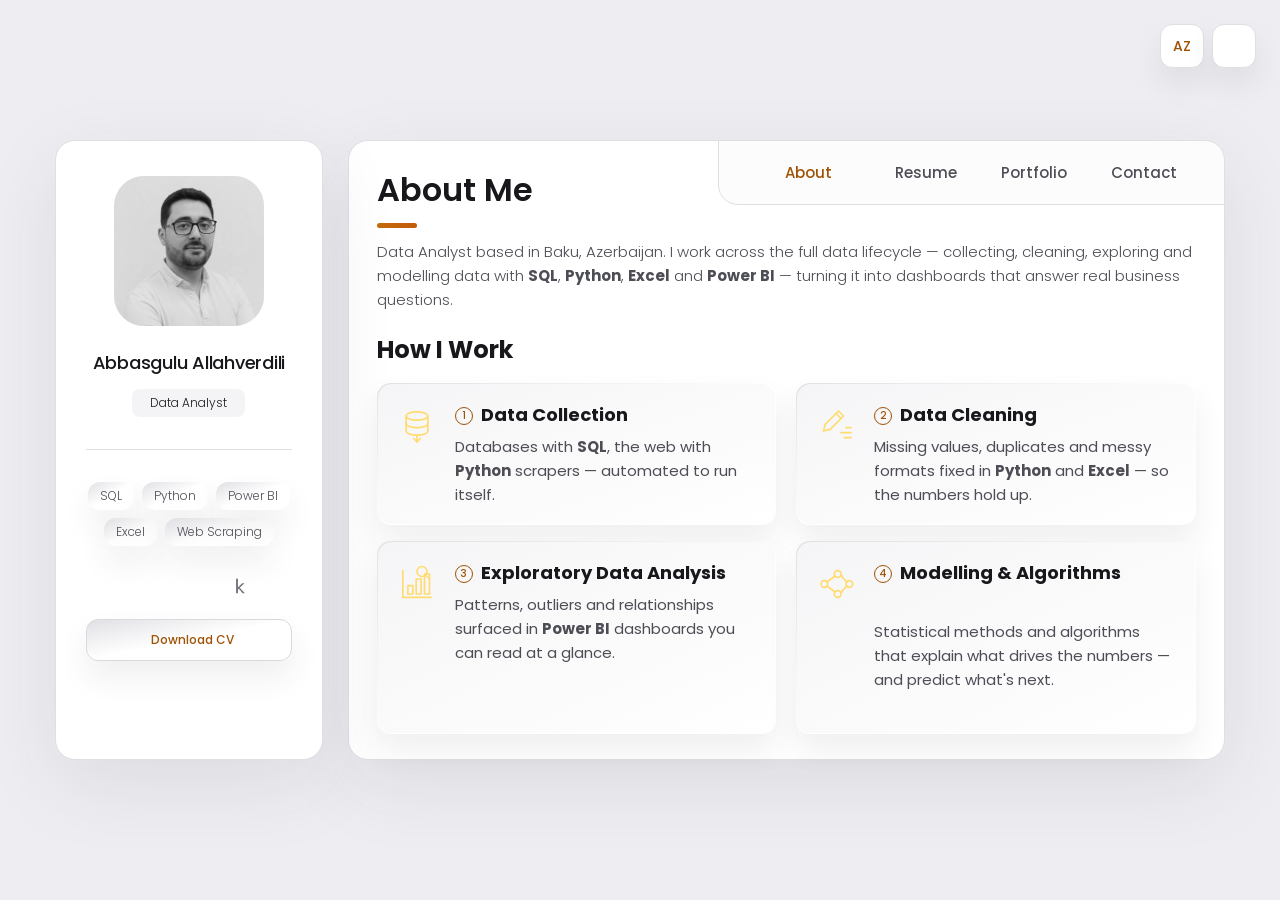
==== commit e5354dd6: "Send contact form without leaving the site" ====
--- a/index.html
+++ b/index.html
@@ -987,6 +987,15 @@
               <span data-i18n="contact.send">Send Message</span>
             </button>
 
+            <!-- shown after sending; the visitor stays on the site -->
+            <p class="form-status form-status-ok" role="status" hidden data-form-status="ok">
+              <span data-i18n="contact.ok">Thank you! Your message has been sent. I'll get back to you soon.</span>
+            </p>
+
+            <p class="form-status form-status-error" role="alert" hidden data-form-status="error">
+              <span data-i18n-html="contact.err">Something went wrong and the message wasn't sent. Please try again or write to <a href="mailto:abbasqulu.allahverdili@gmail.com">abbasqulu.allahverdili@gmail.com</a>.</span>
+            </p>
+
           </form>
 
         </section>
--- a/assets/css/style.css
+++ b/assets/css/style.css
@@ -2215,9 +2215,10 @@
   #THEME TOGGLE BUTTON
 \*-----------------------------------*/
 
-/* theme + language buttons sit together in one fixed group, top-right */
+/* theme + language buttons sit together at the top-right of the page, like a site
+   header: they scroll away with the page instead of floating over the content */
 .top-toggles {
-  position: fixed;
+  position: absolute;
   top: 14px;
   right: 14px;
   z-index: 20;
@@ -2268,8 +2269,7 @@
   }
 }
 
-/* mobile: the profile card is full width, so tuck the toggle into the top-right
-   corner with a solid fill and a larger tap target that clears the card */
+/* mobile: the buttons get their own row above the profile card */
 @media (max-width: 580px) {
   .top-toggles {
     top: 10px;
@@ -2284,15 +2284,13 @@
     background: var(--eerie-black-2);
   }
 
-  /* keep the profile card clear of the two floating buttons in its top-right corner */
-  .sidebar { padding-right: 106px; }
-
-  /* the "show contacts" arrow normally sits in the card's top-right corner, which on
-     phones is flush against the theme toggle - move it to the bottom-right corner */
+  main { margin-top: 66px; }
+
+  /* the "show contacts" arrow sits in the card's bottom-right corner on phones */
   .info_more-btn {
     top: auto;
     bottom: -15px;
-    right: -106px;
+    right: -15px;
     border-radius: 15px 0;
   }
 
@@ -2860,9 +2858,107 @@
 
 /* Azerbaijani: the browser's automatic capitalising turns "i" into "I" instead of "İ"
    and capitalises "və", so in AZ the text is written with its own correct casing */
-html[lang="az"] .h2,
-html[lang="az"] .h3,
-html[lang="az"] .h4,
-html[lang="az"] .h5,
-html[lang="az"] .form-btn,
-html[lang="az"] .case-subtitle { text-transform: none; }
+.h2 .i18n-v[data-l="az"],
+.h3 .i18n-v[data-l="az"],
+.h4 .i18n-v[data-l="az"],
+.h5 .i18n-v[data-l="az"],
+.form-btn .i18n-v[data-l="az"],
+.case-subtitle .i18n-v[data-l="az"] { text-transform: none; }
+
+
+/*-----------------------------------*\
+  #LANGUAGES - both versions in the same spot
+\*-----------------------------------*/
+
+/* each translated element holds the English and the Azerbaijani text on top of each
+   other; the hidden one still takes up room, so every box is as big as the longer
+   language and switching EN <-> AZ moves nothing */
+html .i18n-stack {
+  display: inline-grid;
+  max-width: 100%;
+  vertical-align: top;
+}
+
+html .i18n-stack.i18n-block { display: grid; }
+
+/* the wrappers look exactly like the text they hold, so older "span" rules
+   (the date colour, the "Show Contacts" display switch) don't reach them */
+html .i18n-stack,
+html .i18n-v {
+  color: inherit;
+  font-weight: inherit;
+  line-height: inherit;
+  text-decoration: inherit;
+}
+
+.i18n-stack > .i18n-v {
+  grid-area: 1 / 1;
+  min-width: 0;
+}
+
+html:not([data-lang="az"]) .i18n-v[data-l="az"],
+html[data-lang="az"] .i18n-v[data-l="en"] { visibility: hidden; }
+
+/* organisation + date rows keep the name left and the date right inside each version */
+.timeline-org > .i18n-stack { display: grid; width: 100%; }
+
+.timeline-org .i18n-v {
+  display: flex;
+  flex-wrap: wrap;
+  align-items: baseline;
+  justify-content: space-between;
+  gap: 4px 12px;
+}
+
+/* where the box is wider than the shorter language, keep that text where the eye expects it */
+.navbar-link .i18n-v,
+.form-btn .i18n-v,
+.sidebar-cv-btn .i18n-v,
+.resume-cv-btn .i18n-v,
+.case-img-zoom .i18n-v,
+.case-tag .i18n-v,
+.info_more-btn .i18n-v { text-align: center; }
+
+.language-level .i18n-v { text-align: right; }
+
+
+/*-----------------------------------*\
+  #CONTACT FORM - result message
+\*-----------------------------------*/
+
+.form-btn.is-sending { cursor: progress; }
+
+.form-btn.is-sending ion-icon { animation: form-send 0.9s ease-in-out infinite alternate; }
+
+@keyframes form-send {
+  to { transform: translate(4px, -4px); opacity: 0.4; }
+}
+
+.form-status {
+  margin-top: 18px;
+  padding: 12px 16px;
+  border-radius: 12px;
+  border: 1px solid var(--jet);
+  border-left: 3px solid var(--orange-yellow-crayola);
+  background: var(--eerie-black-2);
+  color: var(--light-gray);
+  font-size: var(--fs-6);
+  font-weight: var(--fw-300);
+  line-height: 1.6;
+  scroll-margin-bottom: 100px;
+}
+
+.form-status[hidden] { display: none; }
+
+.form-status-error { border-left-color: var(--bittersweet-shimmer, #d6455d); }
+
+.form-status a {
+  display: inline;
+  color: var(--orange-yellow-crayola);
+  text-decoration: underline;
+  overflow-wrap: anywhere;
+}
+
+@media (prefers-reduced-motion: reduce) {
+  .form-btn.is-sending ion-icon { animation: none; }
+}
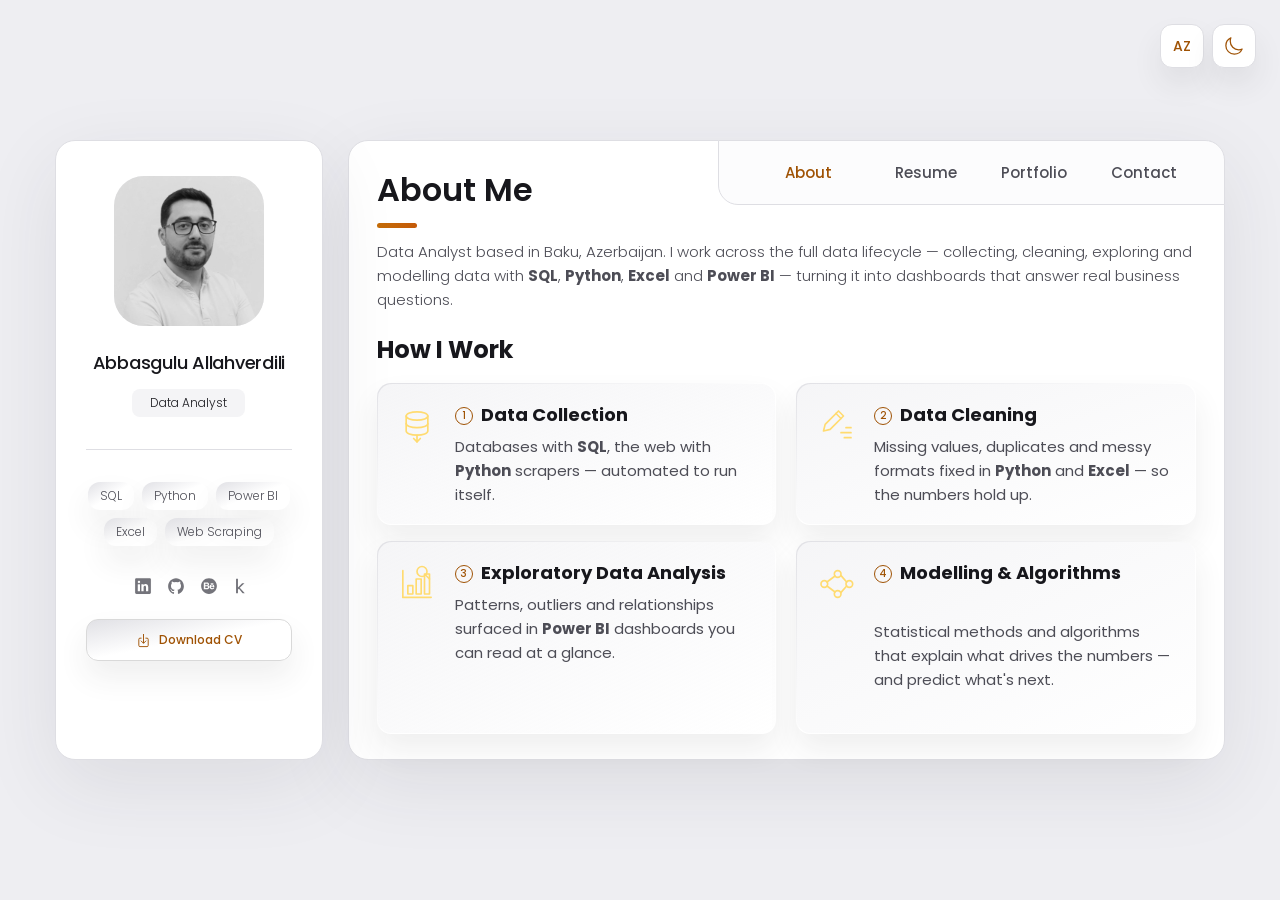
==== commit fbf32d59: "Host icons locally instead of unpkg" ====
--- a/index.html
+++ b/index.html
@@ -81,6 +81,11 @@
       }
     })();
   </script>
+
+  <!-- icons: kept on the site itself (no outside server), loaded before the page so
+       every icon is there from the first paint -->
+  <script src="./assets/js/icons.js"></script>
+
 </head>
 
 <body>
@@ -1023,15 +1028,14 @@
   <!--
     - custom js link
   -->
+  <!-- visitor statistics: GoatCounter (free, no cookies, no consent banner needed);
+       pages are counted by script.js, so the automatic count is switched off -->
+  <script>window.goatcounter = { no_onload: true };</script>
+  <script data-goatcounter="https://abbasgulu.goatcounter.com/count" async src="//gc.zgo.at/count.js"></script>
+
   <script src="./assets/js/i18n.js"></script>
   <script src="./assets/js/script.js"></script>
 
-  <!--
-    - ionicon link
-  -->
-  <script type="module" src="https://unpkg.com/ionicons@5.5.2/dist/ionicons/ionicons.esm.js"></script>
-  <script nomodule src="https://unpkg.com/ionicons@5.5.2/dist/ionicons/ionicons.js"></script>
-
 </body>
 
 </html>
